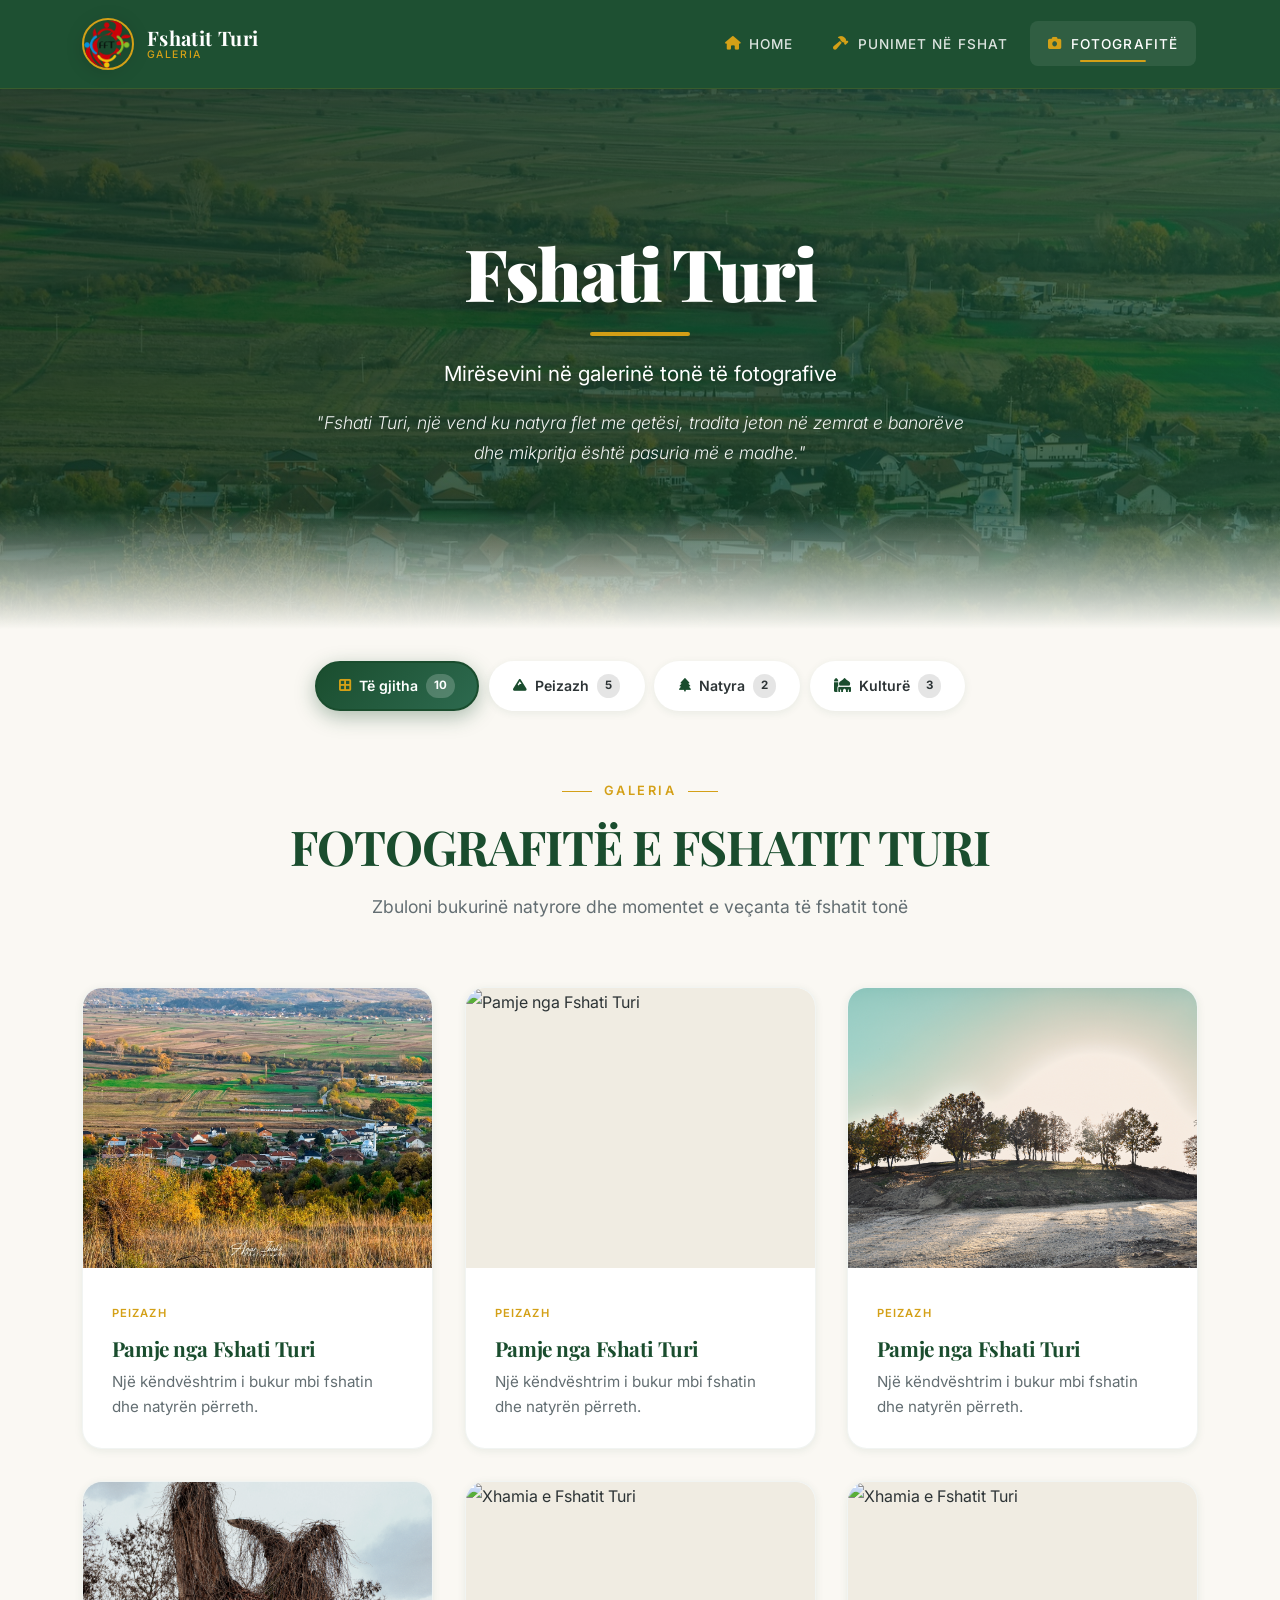
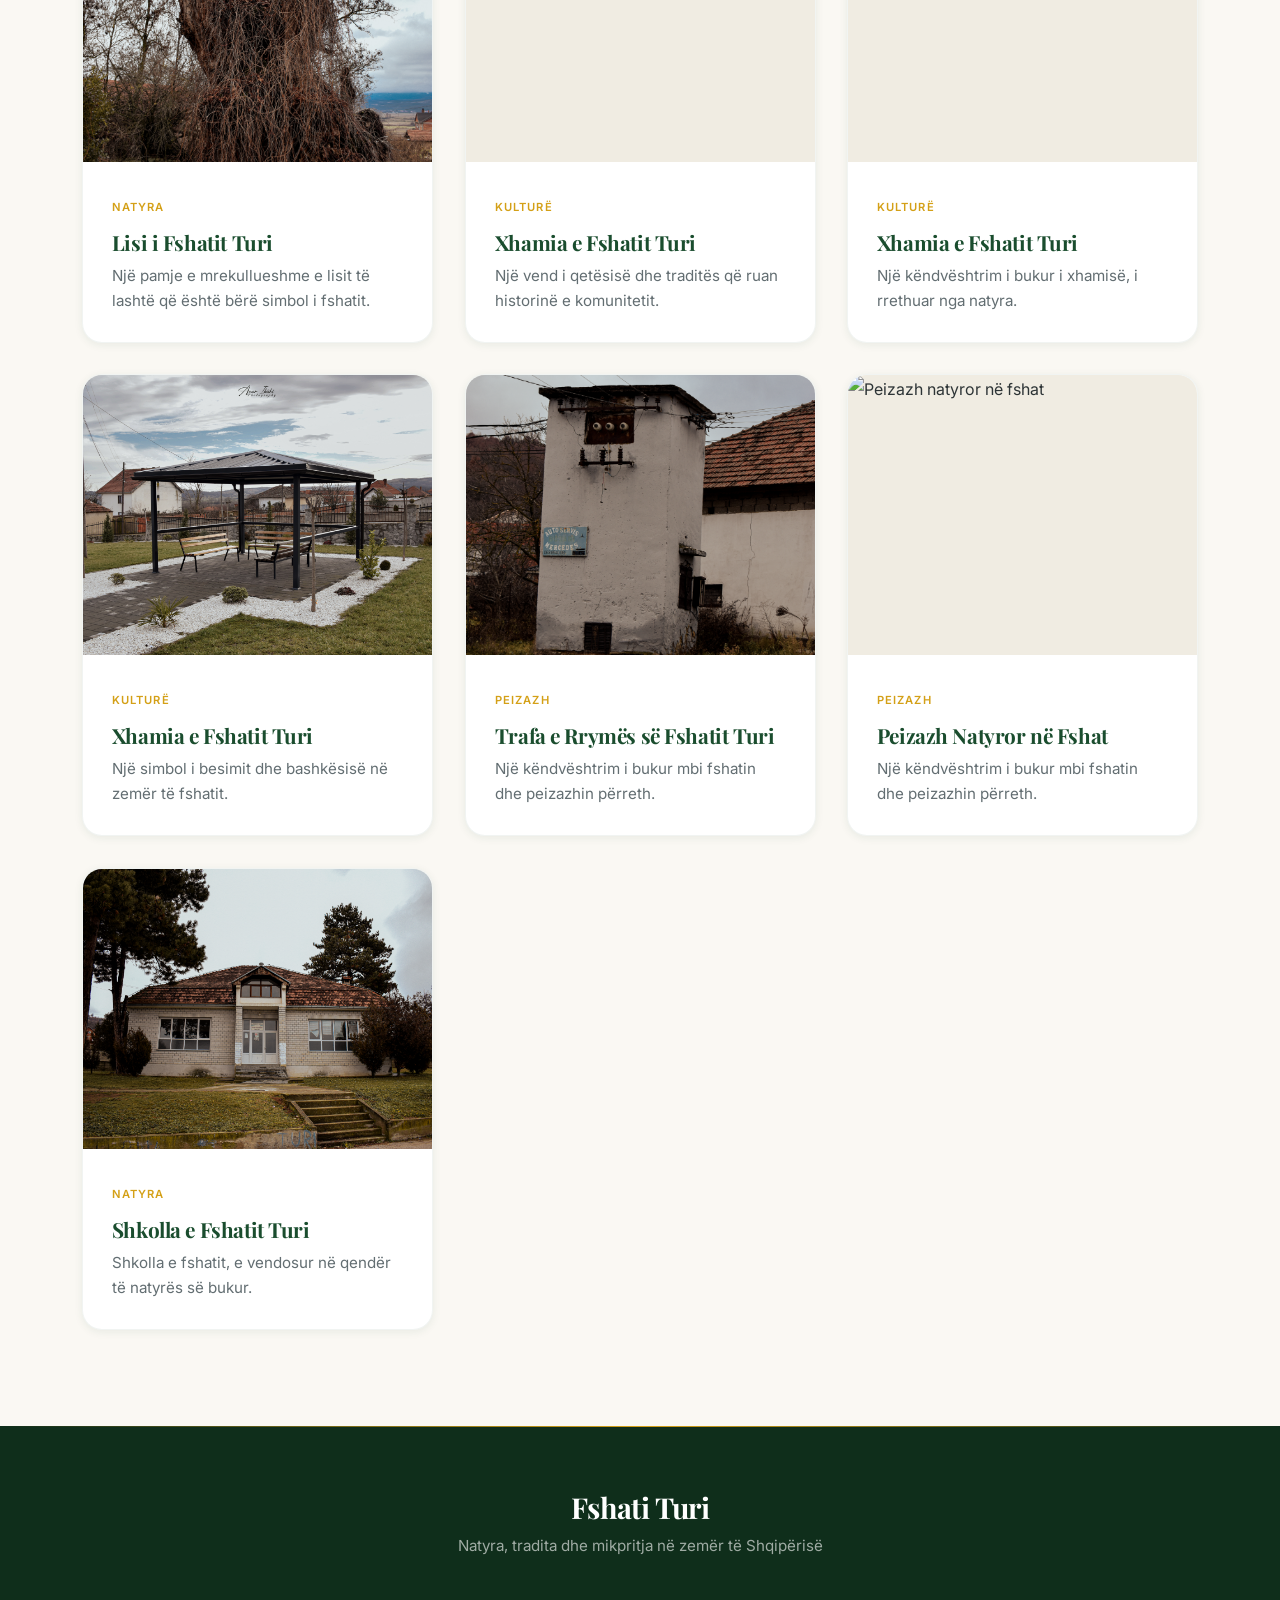
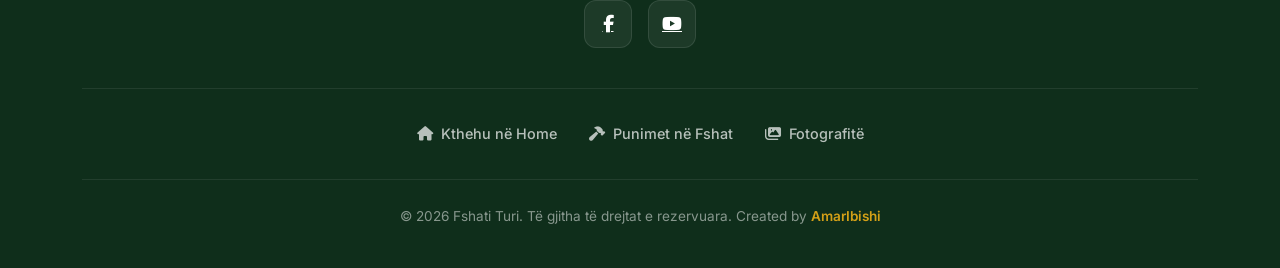
==== fotografit.html @ 2e2e4b03 "Initial clean commit - FshatiTuri" ====
<!DOCTYPE html>
<html lang="sq">
<head>
    <meta charset="UTF-8">
    <meta name="viewport" content="width=device-width, initial-scale=1.0">
    <title>Fotografitë e Fshatit Turi</title>
    <link rel="shortcut icon" href="assets/img/logo/logo.jpeg" type="image/x-icon">
    <link href="https://cdn.jsdelivr.net/npm/bootstrap@5.3.3/dist/css/bootstrap.min.css" rel="stylesheet">
    <link rel="stylesheet" href="https://cdnjs.cloudflare.com/ajax/libs/font-awesome/6.4.0/css/all.min.css">
    <link href="https://fonts.googleapis.com/css2?family=Playfair+Display:wght@400;600;700;900&family=Inter:wght@300;400;500;600;700&display=swap" rel="stylesheet">
    <link rel="stylesheet" href="fotografit.css">
</head>
<body>

    <!-- Navbar -->
    <nav class="navbar navbar-expand-lg navbar-dark sticky-top" id="mainNav">
        <div class="container">
            <a class="navbar-brand" href="index.html">
                <img src="assets/img/logo/images-removebg-preview.png" alt="Logo e Fshatit Turi">
                <div class="brand-text">
                    <span class="brand-title">Fshatit Turi</span>
                    <span class="brand-subtitle">Galeria</span>
                </div>
            </a>
            <button class="navbar-toggler" type="button" data-bs-toggle="collapse" data-bs-target="#navbarContent" aria-controls="navbarContent" aria-expanded="false" aria-label="Toggle navigation">
                <span class="navbar-toggler-icon"></span>
            </button>
            <div class="collapse navbar-collapse" id="navbarContent">
                <ul class="navbar-nav ms-auto mb-2 mb-lg-0">
                    <li class="nav-item"><a class="nav-link" href="index.html"><i class="fas fa-home"></i> Home</a></li>
                    <li class="nav-item"><a class="nav-link" href="punimet.html"><i class="fas fa-hammer"></i> Punimet në Fshat</a></li>
                    <li class="nav-item"><a class="nav-link active" href="fotografit.html"><i class="fas fa-camera"></i> Fotografitë</a></li>
                </ul>
            </div>
        </div>
    </nav>

    <!-- Hero Section -->
    <section id="home">
        <h1>Fshati Turi</h1>
        <p>Mirësevini në galerinë tonë të fotografive</p>
        <p>"Fshati Turi, një vend ku natyra flet me qetësi, tradita jeton në zemrat e banorëve dhe mikpritja është pasuria më e madhe."</p>
    </section>

    <!-- Filter Section -->
    <section class="filter-section">
        <div class="filter-bar" id="filterBar">
            <button type="button" class="filter-btn active" data-filter="all">
                <i class="fas fa-border-all"></i> Të gjitha
                <span class="filter-count" data-count="all">0</span>
            </button>
            <button type="button" class="filter-btn" data-filter="peizazh">
                <i class="fas fa-mountain"></i> Peizazh
                <span class="filter-count" data-count="peizazh">0</span>
            </button>
            <button type="button" class="filter-btn" data-filter="natyra">
                <i class="fas fa-tree"></i> Natyra
                <span class="filter-count" data-count="natyra">0</span>
            </button>
            <button type="button" class="filter-btn" data-filter="kulture">
                <i class="fas fa-mosque"></i> Kulturë
                <span class="filter-count" data-count="kulture">0</span>
            </button>
        </div>
    </section>

    <!-- Galeria e Fotografive -->
    <section class="gallery-section">
        <div class="container">
            <div class="section-header reveal">
                <span class="section-label">Galeria</span>
                <h2 class="section-title">FOTOGRAFITË E FSHATIT TURI</h2>
                <p class="section-subtitle">Zbuloni bukurinë natyrore dhe momentet e veçanta të fshatit tonë</p>
            </div>

            <div class="gallery-grid" id="galleryGrid">

                <!-- 1 -->
                <div class="gallery-card" data-category="peizazh"
                     data-title="Pamje nga Fshati Turi"
                     data-description="Një pamje e mrekullueshme e fshatit Turi, ku natyra dhe qetësia ndërthuren në harmoni perfekte.">
                    <div class="gallery-card-image">
                        <img src="assets/img/fotot card/turija.jpg" alt="Pamje nga Fshati Turi" loading="lazy">
                        <div class="gallery-card-overlay">
                            <span class="gallery-card-tag-overlay">Peizazh</span>
                            <div class="gallery-card-zoom"><i class="fas fa-expand"></i></div>
                        </div>
                    </div>
                    <div class="gallery-card-body">
                        <span class="gallery-card-tag">Peizazh</span>
                        <h4>Pamje nga Fshati Turi</h4>
                        <p>Një këndvështrim i bukur mbi fshatin dhe natyrën përreth.</p>
                    </div>
                </div>

                 <div class="gallery-card" data-category="peizazh"
                     data-title="Pamje nga Fshati Turi"
                     data-description="Një pamje e mrekullueshme e fshatit Turi, ku natyra dhe qetësia ndërthuren në harmoni perfekte.">
                    <div class="gallery-card-image">
                        <img src="assets/img/fotot card/DSC_0081.jpg" alt="Pamje nga Fshati Turi" loading="lazy">
                        <div class="gallery-card-overlay">
                            <span class="gallery-card-tag-overlay">Peizazh</span>
                            <div class="gallery-card-zoom"><i class="fas fa-expand"></i></div>
                        </div>
                    </div>
                    <div class="gallery-card-body">
                        <span class="gallery-card-tag">Peizazh</span>
                        <h4>Pamje nga Fshati Turi</h4>
                        <p>Një këndvështrim i bukur mbi fshatin dhe natyrën përreth.</p>
                    </div>
                </div>

                <!-- 2 -->
                <div class="gallery-card" data-category="peizazh"
                     data-title="Pamje nga Fshati Turi"
                     data-description="Një pamje e mrekullueshme e fshatit Turi, ku natyra dhe qetësia ndërthuren në harmoni perfekte.">
                    <div class="gallery-card-image">
                        <img src="assets/img/fotot card/11.jpg" alt="Pamje nga Fshati Turi" loading="lazy">
                        <div class="gallery-card-overlay">
                            <span class="gallery-card-tag-overlay">Peizazh</span>
                            <div class="gallery-card-zoom"><i class="fas fa-expand"></i></div>
                        </div>
                    </div>
                    <div class="gallery-card-body">
                        <span class="gallery-card-tag">Peizazh</span>
                        <h4>Pamje nga Fshati Turi</h4>
                        <p>Një këndvështrim i bukur mbi fshatin dhe natyrën përreth.</p>
                    </div>
                </div>

                <!-- 3 -->
                <div class="gallery-card" data-category="natyra"
                     data-title="Lisi i Fshatit Turi"
                     data-description="Ky lis, i vjetër dhe i mbështjellë nga koha, duket si një kujdestar i heshtur i natyrës që ka dëshmuar dekada të tëra të historisë së fshatit.">
                    <div class="gallery-card-image">
                        <img src="assets/img/fotot card/DSC_0068.jpg" alt="Lisi i Fshatit Turi" loading="lazy">
                        <div class="gallery-card-overlay">
                            <span class="gallery-card-tag-overlay">Natyra</span>
                            <div class="gallery-card-zoom"><i class="fas fa-expand"></i></div>
                        </div>
                    </div>
                    <div class="gallery-card-body">
                        <span class="gallery-card-tag">Natyra</span>
                        <h4>Lisi i Fshatit Turi</h4>
                        <p>Një pamje e mrekullueshme e lisit të lashtë që është bërë simbol i fshatit.</p>
                    </div>
                </div>

                <!-- 4 -->
                <div class="gallery-card" data-category="kulture"
                     data-title="Xhamia e Fshatit Turi"
                     data-description="Xhamia e fshatit Turi, një vend i qetësisë dhe traditës që ruan historinë e komunitetit.">
                    <div class="gallery-card-image">
                        <img src="assets/img/fotot card/DSC_0070.jpg" alt="Xhamia e Fshatit Turi" loading="lazy">
                        <div class="gallery-card-overlay">
                            <span class="gallery-card-tag-overlay">Kulturë</span>
                            <div class="gallery-card-zoom"><i class="fas fa-expand"></i></div>
                        </div>
                    </div>
                    <div class="gallery-card-body">
                        <span class="gallery-card-tag">Kulturë</span>
                        <h4>Xhamia e Fshatit Turi</h4>
                        <p>Një vend i qetësisë dhe traditës që ruan historinë e komunitetit.</p>
                    </div>
                </div>

                <!-- 5 -->
                <div class="gallery-card" data-category="kulture"
                     data-title="Xhamia e Fshatit Turi"
                     data-description="Një këndvështrim i bukur i xhamisë së fshatit, e rrethuar nga natyra dhe qetësia.">
                    <div class="gallery-card-image">
                        <img src="assets/img/fotot card/DSC_0051 copy.jpg" alt="Xhamia e Fshatit Turi" loading="lazy">
                        <div class="gallery-card-overlay">
                            <span class="gallery-card-tag-overlay">Kulturë</span>
                            <div class="gallery-card-zoom"><i class="fas fa-expand"></i></div>
                        </div>
                    </div>
                    <div class="gallery-card-body">
                        <span class="gallery-card-tag">Kulturë</span>
                        <h4>Xhamia e Fshatit Turi</h4>
                        <p>Një këndvështrim i bukur i xhamisë, i rrethuar nga natyra.</p>
                    </div>
                </div>

                <!-- 6 -->
                <div class="gallery-card" data-category="kulture"
                     data-title="Xhamia e Fshatit Turi"
                     data-description="Xhamia e fshatit Turi në dritën e ditës, një simbol i besimit dhe bashkësisë.">
                    <div class="gallery-card-image">
                        <img src="assets/img/fotot card/DSC_0007 copy.jpg" alt="Xhamia e Fshatit Turi" loading="lazy">
                        <div class="gallery-card-overlay">
                            <span class="gallery-card-tag-overlay">Kulturë</span>
                            <div class="gallery-card-zoom"><i class="fas fa-expand"></i></div>
                        </div>
                    </div>
                    <div class="gallery-card-body">
                        <span class="gallery-card-tag">Kulturë</span>
                        <h4>Xhamia e Fshatit Turi</h4>
                        <p>Një simbol i besimit dhe bashkësisë në zemër të fshatit.</p>
                    </div>
                </div>

                <!-- 7 -->
                <div class="gallery-card" data-category="peizazh"
                     data-title="Trafa e Rrymës së Fshatit Turi"
                     data-description="Një pamje tjetër e bukur e fshatit Turi, që kap thelbin e jetës fshatare dhe bukurinë e natyrës.">
                    <div class="gallery-card-image">
                        <img src="assets/img/fotot card/DSC_0071.jpg" alt="Trafa e Rrymës së Fshatit Turi" loading="lazy">
                        <div class="gallery-card-overlay">
                            <span class="gallery-card-tag-overlay">Peizazh</span>
                            <div class="gallery-card-zoom"><i class="fas fa-expand"></i></div>
                        </div>
                    </div>
                    <div class="gallery-card-body">
                        <span class="gallery-card-tag">Peizazh</span>
                        <h4>Trafa e Rrymës së Fshatit Turi</h4>
                        <p>Një këndvështrim i bukur mbi fshatin dhe peizazhin përreth.</p>
                    </div>
                </div>

                <!-- 8 -->
                <div class="gallery-card" data-category="peizazh"
                     data-title="Peizazh Natyror në Fshat"
                     data-description="Një pamje tjetër e bukur e fshatit Turi, që kap thelbin e jetës fshatare dhe bukurinë e natyrës.">
                    <div class="gallery-card-image">
                        <img src="assets/img/fotot card/DSC_0068 copy.jpg" alt="Peizazh natyror në fshat" loading="lazy">
                        <div class="gallery-card-overlay">
                            <span class="gallery-card-tag-overlay">Peizazh</span>
                            <div class="gallery-card-zoom"><i class="fas fa-expand"></i></div>
                        </div>
                    </div>
                    <div class="gallery-card-body">
                        <span class="gallery-card-tag">Peizazh</span>
                        <h4>Peizazh Natyror në Fshat</h4>
                        <p>Një këndvështrim i bukur mbi fshatin dhe peizazhin përreth.</p>
                    </div>
                </div>

                <!-- 9 -->
                <div class="gallery-card" data-category="natyra"
                     data-title="Shkolla e Fshatit Turi"
                     data-description="Shkolla e fshatit Turi, e vendosur në qendër të natyrës së bukur, një vend i dijes dhe rritjes.">
                    <div class="gallery-card-image">
                        <img src="assets/img/fotot card/DSC_0073.jpg" alt="Shkolla e Fshatit Turi" loading="lazy">
                        <div class="gallery-card-overlay">
                            <span class="gallery-card-tag-overlay">Natyra</span>
                            <div class="gallery-card-zoom"><i class="fas fa-expand"></i></div>
                        </div>
                    </div>
                    <div class="gallery-card-body">
                        <span class="gallery-card-tag">Natyra</span>
                        <h4>Shkolla e Fshatit Turi</h4>
                        <p>Shkolla e fshatit, e vendosur në qendër të natyrës së bukur.</p>
                    </div>
                </div>

            </div>

            <!-- Empty State -->
            <div class="empty-state" id="emptyState">
                <i class="fas fa-search"></i>
                <p>Nuk u gjet asnjë fotografi në këtë kategori.</p>
            </div>
        </div>
    </section>

    <!-- Lightbox -->
    <div class="lightbox" id="lightbox">
        <div class="lightbox-content">
            <button type="button" class="lightbox-close" id="lightboxClose" aria-label="Mbyll">
                <i class="fas fa-times"></i>
            </button>
            <button type="button" class="lightbox-nav prev" id="lightboxPrev" aria-label="Foto e mëparshme">
                <i class="fas fa-chevron-left"></i>
            </button>
            <button type="button" class="lightbox-nav next" id="lightboxNext" aria-label="Foto tjetër">
                <i class="fas fa-chevron-right"></i>
            </button>
            <div class="lightbox-image-wrapper">
                <img id="lightboxImage" src="" alt="">
            </div>
            <div class="lightbox-info">
                <div class="lightbox-info-text">
                    <span class="lightbox-tag" id="lightboxTag"></span>
                    <h3 id="lightboxTitle"></h3>
                    <p id="lightboxDescription"></p>
                </div>
                <div class="lightbox-counter" id="lightboxCounter"></div>
            </div>
        </div>
    </div>

    <!-- Footer -->
    <footer class="footer">
        <div class="container">
            <div class="footer-brand">
                <h3>Fshati Turi</h3>
                <p>Natyra, tradita dhe mikpritja në zemër të Shqipërisë</p>
            </div>
            <div class="social-links">
                <a href="https://www.facebook.com/fondacionituri" target="_blank" rel="noopener" aria-label="Facebook"><i class="fab fa-facebook-f"></i></a>
                <a href="#" target="_blank" rel="noopener" aria-label="YouTube"><i class="fab fa-youtube"></i></a>
            </div>
            <div class="footer-extra">
                <a href="index.html"><i class="fas fa-home"></i> Kthehu në Home</a>
                <a href="punimet.html"><i class="fas fa-hammer"></i> Punimet në Fshat</a>
                <a href="fotografit.html"><i class="fas fa-images"></i> Fotografitë</a>
            </div>
            <div class="footer-copyright">
                <p>&copy; 2026 Fshati Turi. Të gjitha të drejtat e rezervuara.
                    Created by <a href="https://www.instagram.com/amaribishi__?utm_source=ig_web_button_share_sheet&evlk=ZDNlZDc0MzIxNw==" target="_blank" rel="noopener">AmarIbishi</a>
                </p>
            </div>
        </div>
    </footer>

    <!-- Back to Top -->
    <button type="button" class="back-to-top" id="backToTop" aria-label="Kthehu lart">
        <i class="fas fa-arrow-up"></i>
    </button>

    <script src="https://cdn.jsdelivr.net/npm/bootstrap@5.3.3/dist/js/bootstrap.bundle.min.js"></script>
    <script>
    document.addEventListener("DOMContentLoaded", function () {

        /* ===== NAVBAR SCROLL ===== */
        const navbar = document.getElementById("mainNav");
        if (navbar) {
            const handleScroll = () => navbar.classList.toggle("scrolled", window.scrollY > 50);
            window.addEventListener("scroll", handleScroll, { passive: true });
            handleScroll();
        }

        /* ===== FILTER SYSTEM ===== */
        const filterButtons = document.querySelectorAll(".filter-btn");
        const galleryCards = Array.from(document.querySelectorAll(".gallery-card"));
        const emptyState = document.getElementById("emptyState");
        let visibleCards = [...galleryCards];

        // Numërimi automatik i kartave sipas kategorive
        function updateCounts() {
            const counts = { all: galleryCards.length, peizazh: 0, natyra: 0, kulture: 0 };
            galleryCards.forEach(card => {
                const cat = card.getAttribute("data-category");
                if (counts[cat] !== undefined) counts[cat]++;
            });
            document.querySelectorAll(".filter-count").forEach(el => {
                const key = el.getAttribute("data-count");
                if (key && counts[key] !== undefined) el.textContent = counts[key];
            });
        }
        updateCounts();

        filterButtons.forEach(btn => {
            btn.addEventListener("click", () => {
                const filter = btn.getAttribute("data-filter");

                filterButtons.forEach(b => b.classList.remove("active"));
                btn.classList.add("active");

                visibleCards = [];
                galleryCards.forEach(card => {
                    const category = card.getAttribute("data-category");
                    const match = filter === "all" || category === filter;

                    if (match) {
                        card.classList.remove("hidden");
                        card.style.animation = "none";
                        void card.offsetWidth;
                        card.style.animation = "";
                        visibleCards.push(card);
                    } else {
                        card.classList.add("hidden");
                    }
                });

                emptyState.classList.toggle("visible", visibleCards.length === 0);
            });
        });

        /* ===== LIGHTBOX ===== */
        const lightbox = document.getElementById("lightbox");
        const lightboxImage = document.getElementById("lightboxImage");
        const lightboxTitle = document.getElementById("lightboxTitle");
        const lightboxDescription = document.getElementById("lightboxDescription");
        const lightboxTag = document.getElementById("lightboxTag");
        const lightboxCounter = document.getElementById("lightboxCounter");
        const lightboxClose = document.getElementById("lightboxClose");
        const lightboxPrev = document.getElementById("lightboxPrev");
        const lightboxNext = document.getElementById("lightboxNext");

        let currentIndex = 0;

        function openLightbox(index) {
            if (index < 0 || index >= visibleCards.length) return;
            currentIndex = index;

            const card = visibleCards[index];
            const img = card.querySelector("img");
            const title = card.getAttribute("data-title") || img.alt;
            const description = card.getAttribute("data-description") || "";
            const tag = card.querySelector(".gallery-card-tag")?.textContent.trim() || "";

            lightboxImage.src = img.src;
            lightboxImage.alt = img.alt;
            lightboxTitle.textContent = title;
            lightboxDescription.textContent = description;
            lightboxTag.textContent = tag;
            lightboxCounter.textContent = `${index + 1} / ${visibleCards.length}`;

            lightbox.classList.add("active");
            document.body.style.overflow = "hidden";

            lightboxImage.style.animation = "none";
            void lightboxImage.offsetWidth;
            lightboxImage.style.animation = "";
        }

        function closeLightbox() {
            lightbox.classList.remove("active");
            document.body.style.overflow = "";
        }

        function showNext() {
            if (!visibleCards.length) return;
            openLightbox((currentIndex + 1) % visibleCards.length);
        }
        function showPrev() {
            if (!visibleCards.length) return;
            openLightbox((currentIndex - 1 + visibleCards.length) % visibleCards.length);
        }

        galleryCards.forEach(card => {
            card.addEventListener("click", () => {
                const idx = visibleCards.indexOf(card);
                if (idx !== -1) openLightbox(idx);
            });
        });

        lightboxClose.addEventListener("click", closeLightbox);
        lightboxNext.addEventListener("click", (e) => { e.stopPropagation(); showNext(); });
        lightboxPrev.addEventListener("click", (e) => { e.stopPropagation(); showPrev(); });

        // Klik jashtë përmbajtjes → mbyll
        lightbox.addEventListener("click", (e) => {
            if (e.target === lightbox) closeLightbox();
        });

        document.addEventListener("keydown", (e) => {
            if (!lightbox.classList.contains("active")) return;
            if (e.key === "Escape") closeLightbox();
            if (e.key === "ArrowRight") showNext();
            if (e.key === "ArrowLeft") showPrev();
        });

        /* ===== REVEAL ANIMATIONS ===== */
        const revealElements = document.querySelectorAll(".reveal");
        if ("IntersectionObserver" in window) {
            const revealObserver = new IntersectionObserver((entries) => {
                entries.forEach(entry => {
                    if (entry.isIntersecting) {
                        entry.target.classList.add("active");
                        revealObserver.unobserve(entry.target);
                    }
                });
            }, { threshold: 0.15 });
            revealElements.forEach(el => revealObserver.observe(el));
        } else {
            revealElements.forEach(el => el.classList.add("active"));
        }

        /* ===== BACK TO TOP ===== */
        const backToTop = document.getElementById("backToTop");
        if (backToTop) {
            window.addEventListener("scroll", () => {
                backToTop.classList.toggle("visible", window.scrollY > 500);
            }, { passive: true });

            backToTop.addEventListener("click", () => {
                window.scrollTo({ top: 0, behavior: "smooth" });
            });
        }

        /* ===== SMOOTH SCROLL ===== */
        document.querySelectorAll('a[href^="#"]').forEach(anchor => {
            anchor.addEventListener("click", function (e) {
                const href = this.getAttribute("href");
                if (href && href.length > 1) {
                    const target = document.querySelector(href);
                    if (target) {
                        e.preventDefault();
                        target.scrollIntoView({ behavior: "smooth", block: "start" });
                    }
                }
            });
        });

        /* ===== AUTO-CLOSE MOBILE MENU ===== */
        const navLinks = document.querySelectorAll(".navbar-nav .nav-link");
        const navbarCollapse = document.getElementById("navbarContent");
        if (navbarCollapse) {
            navLinks.forEach((link) => {
                link.addEventListener("click", () => {
                    if (window.innerWidth < 992 && navbarCollapse.classList.contains("show")) {
                        const bsCollapse = bootstrap.Collapse.getInstance(navbarCollapse);
                        if (bsCollapse) bsCollapse.hide();
                    }
                });
            });
        }
    });
    </script>
</body>
</html>
---- fotografit.css ----
/* ===== ROOT & RESET ===== */
:root {
    --primary: #1a4d2e;
    --primary-light: #2d6a4f;
    --primary-dark: #0f2e1b;
    --accent: #d4a017;
    --accent-light: #e8b21c;
    --cream: #faf8f3;
    --cream-dark: #f0ece2;
    --text: #2d3436;
    --text-light: #636e72;
    --white: #ffffff;
    --shadow-sm: 0 2px 8px rgba(26, 77, 46, 0.08);
    --shadow-md: 0 8px 24px rgba(26, 77, 46, 0.12);
    --shadow-lg: 0 16px 48px rgba(26, 77, 46, 0.16);
    --transition: all 0.4s cubic-bezier(0.25, 0.46, 0.45, 0.94);
}

* { margin: 0; padding: 0; box-sizing: border-box; }

body {
    font-family: 'Inter', -apple-system, BlinkMacSystemFont, sans-serif;
    color: var(--text);
    line-height: 1.8;
    background-color: var(--cream);
    overflow-x: hidden;
}

h1, h2, h3, h4, h5 {
    font-family: 'Playfair Display', Georgia, serif;
    font-weight: 700;
    letter-spacing: -0.02em;
}

/* ===== NAVBAR ===== */
.navbar {
    background: rgba(26, 77, 46, 0.98) !important;
    backdrop-filter: blur(20px);
    -webkit-backdrop-filter: blur(20px);
    box-shadow: 0 4px 30px rgba(0, 0, 0, 0.1);
    padding: 0.8rem 0;
    transition: var(--transition);
    border-bottom: 1px solid rgba(212, 160, 23, 0.15);
}

.navbar.scrolled {
    padding: 0.5rem 0;
    background: rgba(15, 46, 27, 0.98) !important;
}

.navbar-brand {
    display: flex;
    align-items: center;
    gap: 0.8rem;
    text-decoration: none;
}

.navbar-brand img {
    height: 52px;
    width: 52px;
    object-fit: cover;
    border-radius: 50%;
    border: 2px solid var(--accent);
    transition: var(--transition);
    filter: drop-shadow(0 2px 8px rgba(0,0,0,0.2));
}

.navbar-brand:hover img {
    transform: scale(1.08) rotate(5deg);
}

.brand-text {
    display: flex;
    flex-direction: column;
    line-height: 1.1;
}

.brand-text .brand-title {
    font-family: 'Playfair Display', serif;
    font-size: 1.25rem;
    font-weight: 700;
    color: var(--white);
    letter-spacing: 0.02em;
}

.brand-text .brand-subtitle {
    font-family: 'Inter', sans-serif;
    font-size: 0.65rem;
    font-weight: 500;
    color: var(--accent);
    letter-spacing: 0.15em;
    text-transform: uppercase;
}

.nav-link {
    color: rgba(255, 255, 255, 0.85) !important;
    font-weight: 500;
    font-size: 0.85rem;
    letter-spacing: 0.08em;
    text-transform: uppercase;
    padding: 0.65rem 1.1rem !important;
    margin: 0 0.15rem;
    border-radius: 8px;
    position: relative;
    transition: var(--transition);
    display: inline-flex;
    align-items: center;
    gap: 0.5rem;
}

.nav-link i {
    font-size: 0.85rem;
    color: var(--accent);
    transition: var(--transition);
}

.nav-link::after {
    content: '';
    position: absolute;
    bottom: 4px;
    left: 50%;
    width: 0;
    height: 2px;
    background: var(--accent);
    transition: var(--transition);
    transform: translateX(-50%);
    border-radius: 2px;
}

.nav-link:hover::after,
.nav-link.active::after { width: 40%; }

.nav-link:hover,
.nav-link.active {
    color: var(--white) !important;
    background: rgba(255, 255, 255, 0.08);
}

.nav-link:hover i { transform: scale(1.2) rotate(-5deg); }

.navbar-toggler {
    border: 2px solid rgba(255,255,255,0.3);
    padding: 0.5rem 0.75rem;
    border-radius: 10px;
}

.navbar-toggler:focus { box-shadow: 0 0 0 3px rgba(212, 160, 23, 0.4); }

/* ===== HERO SECTION ===== */
#home {
    position: relative;
    height: 60vh;
    min-height: 450px;
    display: flex;
    flex-direction: column;
    justify-content: center;
    align-items: center;
    text-align: center;
    color: var(--white);
    padding: 0 5%;
    overflow: hidden;
    background: linear-gradient(135deg, rgba(15, 46, 27, 0.85), rgba(26, 77, 46, 0.75)),
                url('assets/img/fotot card/turija.jpg');
    background-size: cover;
    background-position: center;
    background-attachment: fixed;
}

#home::before {
    content: '';
    position: absolute;
    bottom: 0;
    left: 0;
    right: 0;
    height: 120px;
    background: linear-gradient(to top, var(--cream), transparent);
    z-index: 1;
}

#home > * { position: relative; z-index: 2; }

#home h1 {
    font-size: clamp(2.5rem, 6vw, 4.5rem);
    font-weight: 900;
    margin-bottom: 1.2rem;
    text-shadow: 0 4px 30px rgba(0, 0, 0, 0.4);
    letter-spacing: -0.03em;
    line-height: 1.1;
    animation: fadeInUp 1s ease-out;
}

#home h1::after {
    content: '';
    display: block;
    width: 100px;
    height: 4px;
    background: var(--accent);
    margin: 1.2rem auto 0;
    border-radius: 2px;
}

#home p {
    font-size: clamp(1rem, 2vw, 1.3rem);
    max-width: 750px;
    margin-bottom: 1rem;
    text-shadow: 0 2px 10px rgba(0, 0, 0, 0.3);
    animation: fadeInUp 1s ease-out 0.2s both;
}

#home p:last-child {
    font-style: italic;
    font-weight: 300;
    font-size: clamp(0.95rem, 1.6vw, 1.1rem);
    color: rgba(255, 255, 255, 0.92);
    max-width: 650px;
    line-height: 1.7;
    animation: fadeInUp 1s ease-out 0.4s both;
}

@keyframes fadeInUp {
    from { opacity: 0; transform: translateY(30px); }
    to { opacity: 1; transform: translateY(0); }
}

/* ===== SECTION COMMON ===== */
section { position: relative; padding: 6rem 0; }

.section-header { text-align: center; margin-bottom: 4rem; }

.section-label {
    display: inline-block;
    font-family: 'Inter', sans-serif;
    font-size: 0.8rem;
    font-weight: 600;
    letter-spacing: 0.2em;
    text-transform: uppercase;
    color: var(--accent);
    margin-bottom: 1rem;
    position: relative;
}

.section-label::before,
.section-label::after {
    content: '';
    display: inline-block;
    width: 30px;
    height: 1px;
    background: var(--accent);
    vertical-align: middle;
    margin: 0 12px;
}

.section-title {
    font-size: clamp(2rem, 4vw, 3rem);
    color: var(--primary);
    font-weight: 700;
    margin-bottom: 1rem;
    line-height: 1.2;
}

.section-subtitle {
    font-size: 1.1rem;
    color: var(--text-light);
    max-width: 650px;
    margin: 0 auto;
    font-weight: 400;
}

/* ===== FILTER SECTION ===== */
.filter-section {
    padding: 2rem 0 1rem;
    background: var(--cream);
    position: sticky;
    top: 76px;
    z-index: 50;
    backdrop-filter: blur(10px);
}

.filter-bar {
    display: flex;
    justify-content: center;
    flex-wrap: wrap;
    gap: 0.6rem;
    max-width: 900px;
    margin: 0 auto;
    padding: 0 1rem;
}

.filter-btn {
    background: var(--white);
    border: 2px solid transparent;
    color: var(--text);
    font-family: 'Inter', sans-serif;
    font-size: 0.88rem;
    font-weight: 600;
    padding: 0.65rem 1.4rem;
    border-radius: 50px;
    cursor: pointer;
    transition: var(--transition);
    display: inline-flex;
    align-items: center;
    gap: 0.5rem;
    box-shadow: var(--shadow-sm);
}

.filter-btn i {
    font-size: 0.85rem;
    color: var(--primary);
    transition: var(--transition);
}

.filter-btn:hover {
    border-color: var(--primary);
    transform: translateY(-2px);
    box-shadow: var(--shadow-md);
}

.filter-btn.active {
    background: linear-gradient(135deg, var(--primary), var(--primary-light));
    color: var(--white);
    border-color: var(--primary);
    box-shadow: 0 6px 20px rgba(26, 77, 46, 0.35);
}

.filter-btn.active i { color: var(--accent); }

.filter-count {
    background: rgba(0, 0, 0, 0.1);
    font-size: 0.72rem;
    padding: 0.1rem 0.5rem;
    border-radius: 20px;
    font-weight: 700;
    min-width: 22px;
    text-align: center;
}

.filter-btn.active .filter-count {
    background: rgba(255, 255, 255, 0.2);
    color: var(--white);
}

/* ===== GALLERY SECTION ===== */
.gallery-section { background: var(--cream); padding-top: 3rem; }

.gallery-grid {
    display: grid;
    grid-template-columns: repeat(auto-fill, minmax(320px, 1fr));
    gap: 2rem;
    max-width: 1200px;
    margin: 0 auto;
}

.gallery-card {
    background: var(--white);
    border-radius: 20px;
    overflow: hidden;
    box-shadow: var(--shadow-sm);
    transition: var(--transition);
    cursor: pointer;
    border: 1px solid rgba(26, 77, 46, 0.06);
    position: relative;
    animation: cardIn 0.5s ease-out both;
}

.gallery-card.hidden { display: none; }

@keyframes cardIn {
    from { opacity: 0; transform: scale(0.95) translateY(20px); }
    to { opacity: 1; transform: scale(1) translateY(0); }
}

.gallery-card:hover {
    transform: translateY(-10px);
    box-shadow: var(--shadow-lg);
}

.gallery-card-image {
    position: relative;
    height: 280px;
    overflow: hidden;
    background: var(--cream-dark);
}

.gallery-card-image img {
    width: 100%;
    height: 100%;
    object-fit: cover;
    transition: transform 0.7s cubic-bezier(0.25, 0.46, 0.45, 0.94);
    display: block;
}

.gallery-card:hover .gallery-card-image img { transform: scale(1.12); }

.gallery-card-overlay {
    position: absolute;
    inset: 0;
    background: linear-gradient(to top, rgba(15, 46, 27, 0.85), transparent 65%);
    opacity: 0;
    transition: var(--transition);
    display: flex;
    align-items: flex-end;
    justify-content: space-between;
    padding: 1.5rem;
}

.gallery-card:hover .gallery-card-overlay { opacity: 1; }

.gallery-card-tag-overlay {
    background: var(--accent);
    color: var(--primary-dark);
    font-size: 0.7rem;
    font-weight: 700;
    letter-spacing: 0.08em;
    text-transform: uppercase;
    padding: 0.4rem 0.9rem;
    border-radius: 20px;
    transform: translateY(10px);
    transition: var(--transition);
    opacity: 0;
}

.gallery-card:hover .gallery-card-tag-overlay {
    transform: translateY(0);
    opacity: 1;
}

.gallery-card-zoom {
    width: 44px;
    height: 44px;
    border-radius: 50%;
    background: rgba(255, 255, 255, 0.95);
    color: var(--primary);
    display: flex;
    align-items: center;
    justify-content: center;
    font-size: 1rem;
    transform: translateY(10px) scale(0.8);
    transition: var(--transition);
    box-shadow: var(--shadow-md);
}

.gallery-card:hover .gallery-card-zoom { transform: translateY(0) scale(1); }

.gallery-card-body { padding: 1.8rem; }

.gallery-card-tag {
    display: inline-block;
    font-size: 0.7rem;
    font-weight: 600;
    letter-spacing: 0.1em;
    text-transform: uppercase;
    color: var(--accent);
    margin-bottom: 0.8rem;
}

.gallery-card-body h4 {
    font-size: 1.3rem;
    color: var(--primary);
    margin-bottom: 0.6rem;
    font-weight: 700;
}

.gallery-card-body p {
    color: var(--text-light);
    font-size: 0.95rem;
    margin: 0;
    line-height: 1.6;
}

/* ===== EMPTY STATE ===== */
.empty-state {
    display: none;
    text-align: center;
    padding: 4rem 1rem;
    color: var(--text-light);
}

.empty-state.visible { display: block; }

.empty-state i {
    font-size: 3rem;
    color: var(--cream-dark);
    margin-bottom: 1rem;
}

.empty-state p { font-size: 1.1rem; }

/* ===== LIGHTBOX ===== */
.lightbox {
    position: fixed;
    inset: 0;
    background: rgba(10, 25, 15, 0.96);
    backdrop-filter: blur(8px);
    -webkit-backdrop-filter: blur(8px);
    z-index: 9999;
    display: none;
    align-items: center;
    justify-content: center;
    padding: 2rem;
    opacity: 0;
    transition: opacity 0.3s ease;
}

.lightbox.active {
    display: flex;
    opacity: 1;
}

.lightbox-content {
    position: relative;
    max-width: 1100px;
    width: 100%;
    max-height: 90vh;
    background: var(--primary-dark);
    border-radius: 16px;
    overflow: hidden;
    box-shadow: 0 30px 80px rgba(0, 0, 0, 0.6);
    transform: scale(0.95);
    transition: transform 0.4s cubic-bezier(0.25, 0.46, 0.45, 0.94);
    display: flex;
    flex-direction: column;
}

.lightbox.active .lightbox-content { transform: scale(1); }

.lightbox-image-wrapper {
    position: relative;
    background: #000;
    display: flex;
    align-items: center;
    justify-content: center;
    min-height: 300px;
    max-height: 70vh;
    overflow: hidden;
}

.lightbox-image-wrapper img {
    max-width: 100%;
    max-height: 70vh;
    object-fit: contain;
    display: block;
    animation: imageIn 0.4s ease-out;
}

@keyframes imageIn {
    from { opacity: 0; transform: scale(0.98); }
    to { opacity: 1; transform: scale(1); }
}

.lightbox-info {
    padding: 1.5rem 2rem;
    background: var(--primary);
    color: var(--white);
    display: flex;
    justify-content: space-between;
    align-items: center;
    flex-wrap: wrap;
    gap: 1rem;
}

.lightbox-info-text h3 {
    font-size: 1.3rem;
    margin-bottom: 0.3rem;
    color: var(--white);
}

.lightbox-info-text p {
    font-size: 0.9rem;
    color: rgba(255, 255, 255, 0.8);
    margin: 0;
}

.lightbox-tag {
    display: inline-block;
    font-size: 0.7rem;
    font-weight: 700;
    letter-spacing: 0.1em;
    text-transform: uppercase;
    color: var(--accent);
    margin-bottom: 0.5rem;
}

.lightbox-counter {
    font-size: 0.85rem;
    color: var(--accent);
    font-weight: 600;
    letter-spacing: 0.05em;
    white-space: nowrap;
}

.lightbox-close,
.lightbox-nav {
    position: absolute;
    background: rgba(255, 255, 255, 0.12);
    border: 1px solid rgba(255, 255, 255, 0.2);
    color: var(--white);
    width: 48px;
    height: 48px;
    border-radius: 50%;
    display: flex;
    align-items: center;
    justify-content: center;
    cursor: pointer;
    transition: var(--transition);
    z-index: 10;
    backdrop-filter: blur(10px);
}

.lightbox-close:hover,
.lightbox-nav:hover {
    background: var(--accent);
    color: var(--primary-dark);
    border-color: var(--accent);
    transform: scale(1.1);
}

.lightbox-close {
    top: 1rem;
    right: 1rem;
    font-size: 1.1rem;
}

.lightbox-nav {
    top: 50%;
    transform: translateY(-50%);
    font-size: 1.1rem;
}

.lightbox-nav.prev { left: 1rem; }
.lightbox-nav.next { right: 1rem; }

.lightbox-nav:hover { transform: translateY(-50%) scale(1.1); }

/* ===== FOOTER ===== */
.footer {
    background: var(--primary-dark);
    color: var(--white);
    padding: 4rem 0 1.5rem;
    position: relative;
    overflow: hidden;
}

.footer::before {
    content: '';
    position: absolute;
    top: 0;
    left: 0;
    right: 0;
    height: 1px;
    background: linear-gradient(90deg, transparent, var(--accent), transparent);
}

.footer-brand { text-align: center; margin-bottom: 2.5rem; }

.footer-brand h3 {
    font-size: 1.8rem;
    color: var(--white);
    margin-bottom: 0.5rem;
}

.footer-brand p {
    color: rgba(255, 255, 255, 0.6);
    font-size: 0.95rem;
}

.social-links {
    display: flex;
    justify-content: center;
    gap: 1rem;
    margin-bottom: 2.5rem;
}

.social-links a {
    width: 48px;
    height: 48px;
    border-radius: 12px;
    background: rgba(255, 255, 255, 0.06);
    border: 1px solid rgba(255, 255, 255, 0.1);
    display: flex;
    align-items: center;
    justify-content: center;
    color: var(--white);
    font-size: 1.1rem;
    transition: var(--transition);
}

.social-links a:hover {
    background: var(--accent);
    color: var(--primary-dark);
    transform: translateY(-4px) scale(1.05);
    box-shadow: 0 8px 20px rgba(212, 160, 23, 0.4);
}

.footer-extra {
    display: flex;
    justify-content: center;
    flex-wrap: wrap;
    gap: 0.5rem 2rem;
    padding-top: 2rem;
    border-top: 1px solid rgba(255, 255, 255, 0.08);
}

.footer-extra a {
    color: rgba(255, 255, 255, 0.7);
    text-decoration: none;
    font-size: 0.9rem;
    font-weight: 500;
    transition: var(--transition);
    display: inline-flex;
    align-items: center;
    gap: 0.5rem;
}

.footer-extra a:hover { color: var(--accent); }

.footer-copyright {
    text-align: center;
    margin-top: 2rem;
    padding-top: 1.5rem;
    border-top: 1px solid rgba(255, 255, 255, 0.08);
    color: rgba(255, 255, 255, 0.5);
    font-size: 0.85rem;
}

.footer-copyright a {
    color: var(--accent);
    text-decoration: none;
    font-weight: 600;
    transition: var(--transition);
}

.footer-copyright a:hover {
    color: var(--accent-light);
    text-decoration: underline;
}

/* ===== BACK TO TOP ===== */
.back-to-top {
    position: fixed;
    bottom: 2rem;
    right: 2rem;
    width: 50px;
    height: 50px;
    border-radius: 50%;
    background: linear-gradient(135deg, var(--primary), var(--primary-light));
    color: var(--white);
    border: none;
    display: flex;
    align-items: center;
    justify-content: center;
    font-size: 1.1rem;
    cursor: pointer;
    opacity: 0;
    visibility: hidden;
    transform: translateY(20px);
    transition: var(--transition);
    box-shadow: var(--shadow-md);
    z-index: 1000;
}

.back-to-top.visible {
    opacity: 1;
    visibility: visible;
    transform: translateY(0);
}

.back-to-top:hover {
    background: var(--accent);
    color: var(--primary-dark);
    transform: translateY(-4px);
}

/* ===== SCROLL ANIMATIONS ===== */
.reveal {
    opacity: 0;
    transform: translateY(40px);
    transition: opacity 0.8s ease, transform 0.8s ease;
}

.reveal.active {
    opacity: 1;
    transform: translateY(0);
}

/* ===== RESPONSIVE ===== */
@media (max-width: 992px) {
    .gallery-grid {
        grid-template-columns: repeat(auto-fill, minmax(280px, 1fr));
        gap: 1.5rem;
    }

    .filter-section { top: 68px; }

    .brand-text .brand-title { font-size: 1.1rem; }
}

@media (max-width: 991px) {
    .navbar-collapse {
        background: rgba(15, 46, 27, 0.98);
        margin-top: 1rem;
        padding: 1rem;
        border-radius: 12px;
        border: 1px solid rgba(212, 160, 23, 0.2);
    }

    .nav-link {
        padding: 0.8rem 1rem !important;
        width: 100%;
    }
}

@media (max-width: 768px) {
    section { padding: 4rem 0; }

    .navbar-brand img { height: 46px; width: 46px; }

    #home {
        background-attachment: scroll;
        height: 55vh;
    }

    .filter-section {
        position: relative;
        top: 0;
        padding: 2rem 0 1rem;
    }

    .filter-btn {
        font-size: 0.8rem;
        padding: 0.55rem 1.1rem;
    }

    .gallery-card-image { height: 240px; }

    .lightbox { padding: 1rem; }
    .lightbox-info { padding: 1.2rem 1.5rem; }
    .lightbox-nav { width: 42px; height: 42px; }
}

@media (max-width: 576px) {
    section { padding: 3rem 0; }

    .section-header { margin-bottom: 2.5rem; }

    .gallery-grid { grid-template-columns: 1fr; }

    .filter-bar { gap: 0.5rem; }

    .filter-btn {
        font-size: 0.75rem;
        padding: 0.5rem 0.9rem;
    }

    .filter-btn i { font-size: 0.75rem; }

    .footer-extra {
        flex-direction: column;
        align-items: center;
        gap: 1rem;
    }

    .lightbox-info {
        flex-direction: column;
        align-items: flex-start;
        gap: 0.5rem;
    }

    .lightbox-close {
        width: 40px;
        height: 40px;
        top: 0.5rem;
        right: 0.5rem;
    }

    .lightbox-nav {
        width: 38px;
        height: 38px;
    }

    .lightbox-nav.prev { left: 0.5rem; }
    .lightbox-nav.next { right: 0.5rem; }

    .back-to-top {
        bottom: 1.5rem;
        right: 1.5rem;
        width: 44px;
        height: 44px;
    }

    .brand-text .brand-subtitle { display: none; }
}
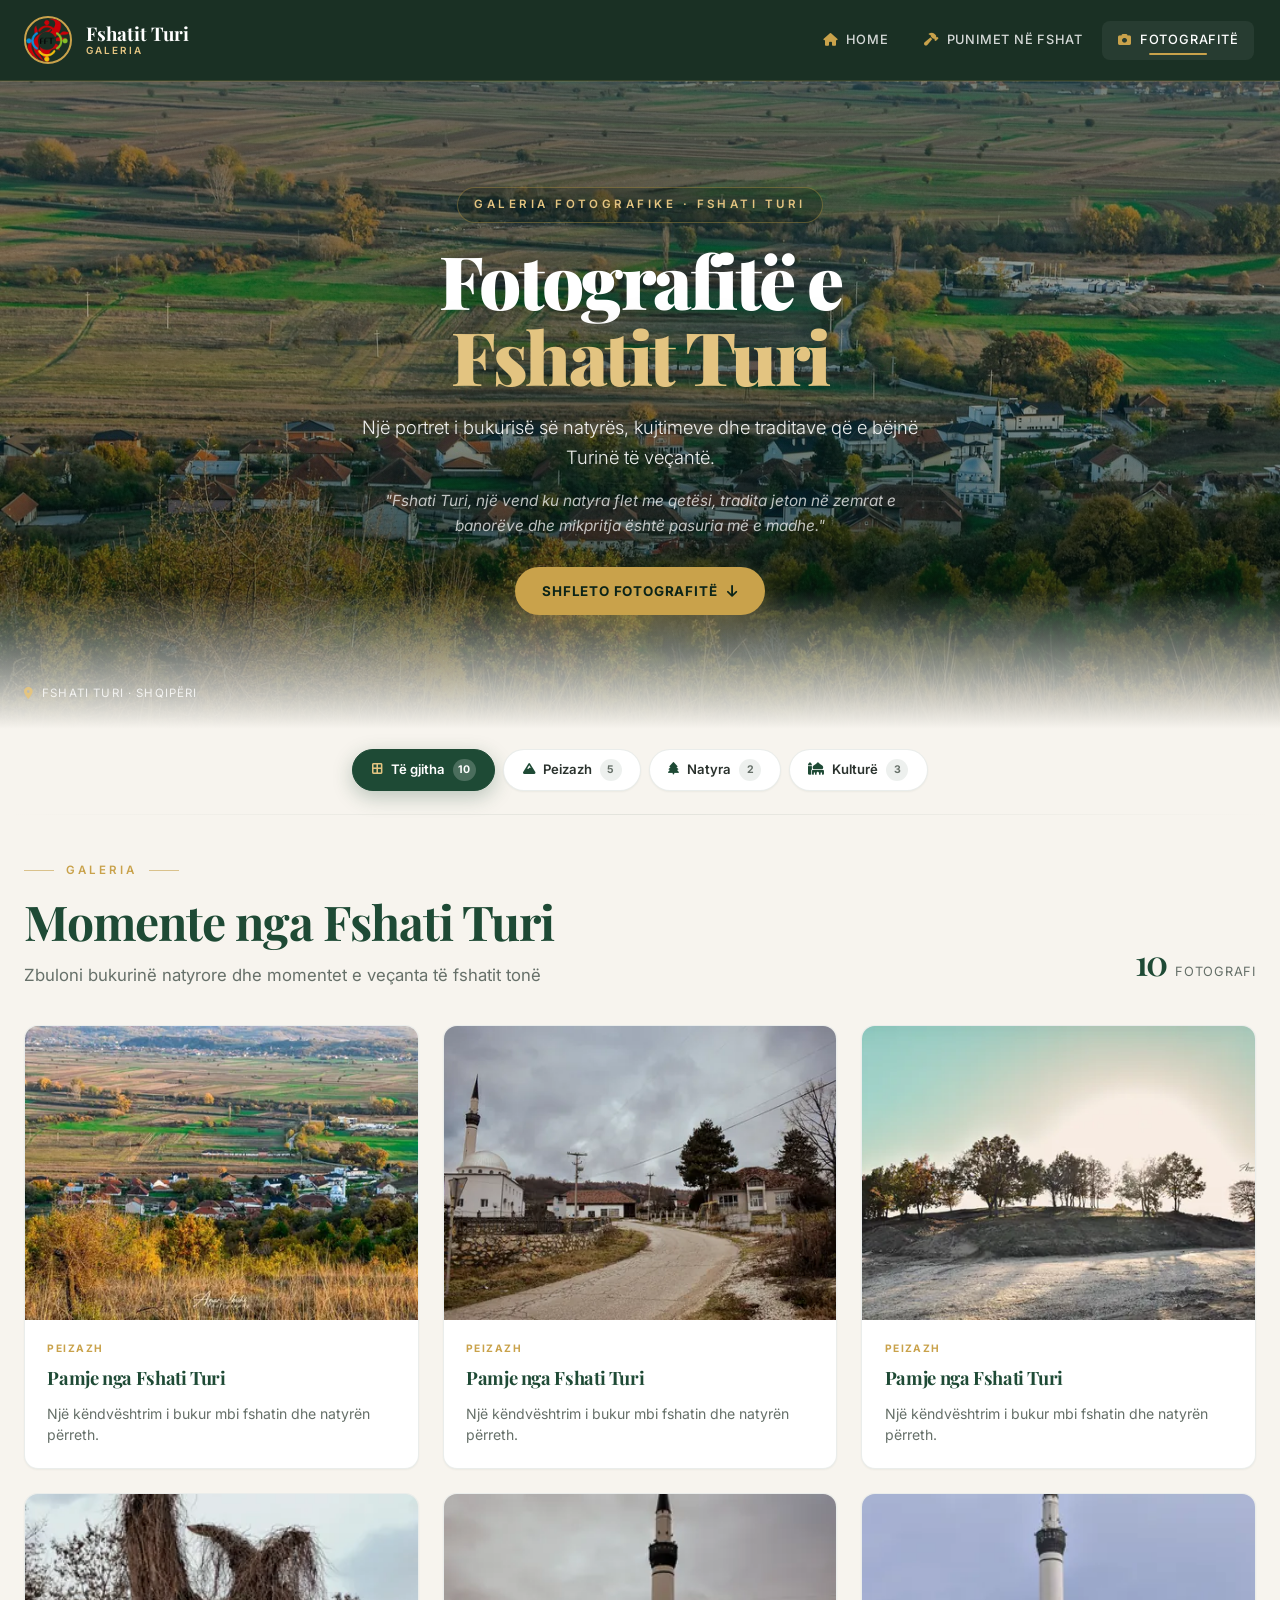
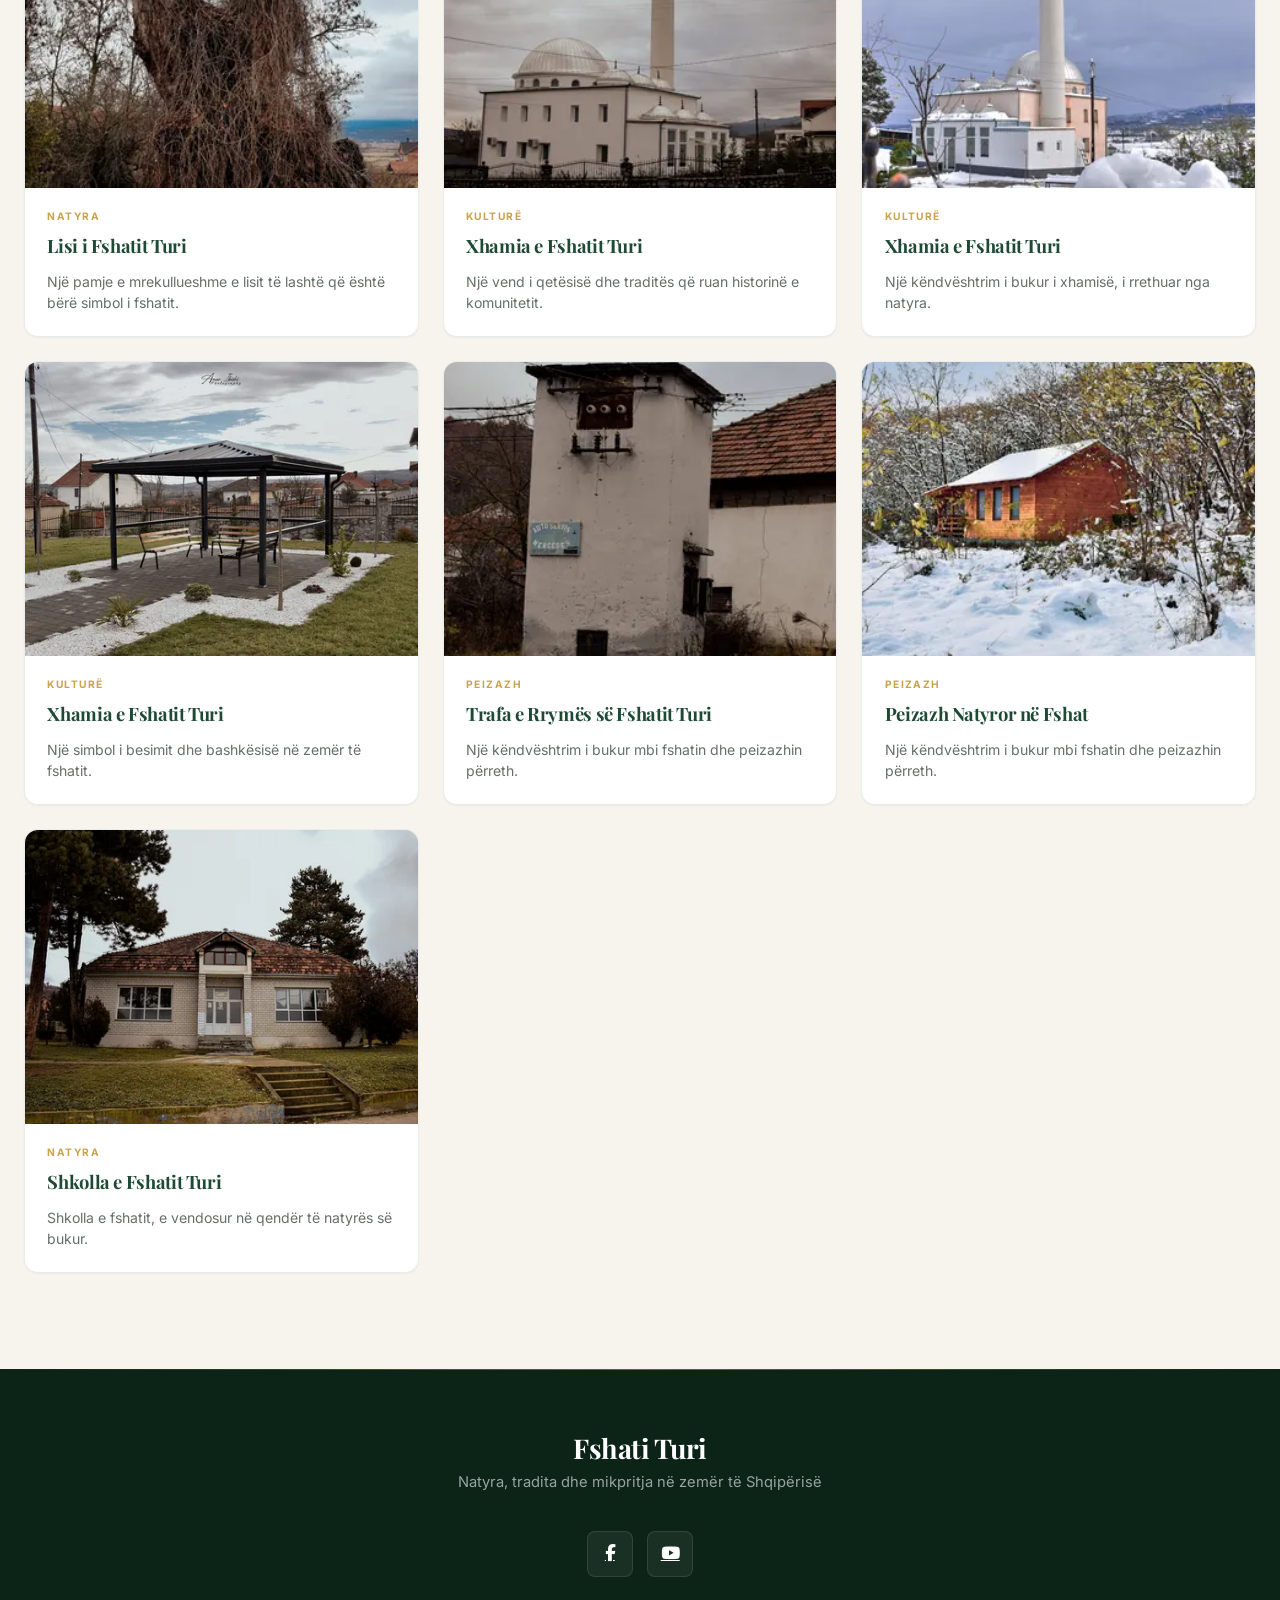
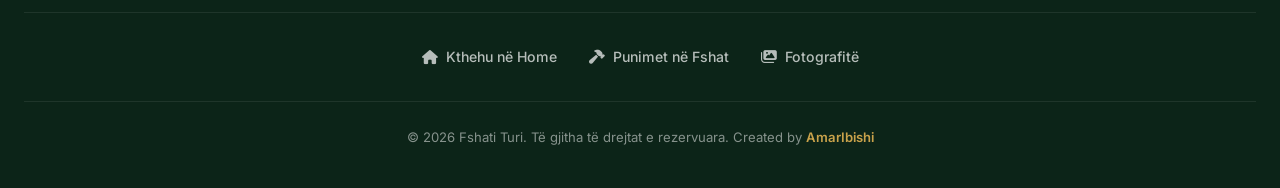
==== commit d5d719f3: "Update website" ====
--- a/fotografit.html
+++ b/fotografit.html
@@ -36,28 +36,38 @@
     </nav>
 
     <!-- Hero Section -->
-    <section id="home">
-        <h1>Fshati Turi</h1>
-        <p>Mirësevini në galerinë tonë të fotografive</p>
-        <p>"Fshati Turi, një vend ku natyra flet me qetësi, tradita jeton në zemrat e banorëve dhe mikpritja është pasuria më e madhe."</p>
+    <section id="home" class="gallery-hero" aria-labelledby="galleryHeroTitle">
+        <div class="hero-content">
+            <p class="hero-eyebrow">Galeria fotografike <span aria-hidden="true">·</span> Fshati Turi</p>
+            <h1 id="galleryHeroTitle">Fotografitë e <span>Fshatit Turi</span></h1>
+            <p class="hero-lead">Një portret i bukurisë së natyrës, kujtimeve dhe traditave që e bëjnë Turinë të veçantë.</p>
+            <p class="hero-quote">"Fshati Turi, një vend ku natyra flet me qetësi, tradita jeton në zemrat e banorëve dhe mikpritja është pasuria më e madhe."</p>
+            <a class="hero-cta" href="#galeria">
+                Shfleto fotografitë <i class="fas fa-arrow-down" aria-hidden="true"></i>
+            </a>
+        </div>
+        <div class="hero-location">
+            <i class="fas fa-location-dot" aria-hidden="true"></i>
+            <span>Fshati Turi <span aria-hidden="true">·</span> Shqipëri</span>
+        </div>
     </section>
 
     <!-- Filter Section -->
-    <section class="filter-section">
-        <div class="filter-bar" id="filterBar">
-            <button type="button" class="filter-btn active" data-filter="all">
+    <section class="filter-section" aria-label="Filtrat e galerisë">
+        <div class="filter-bar" id="filterBar" role="group" aria-label="Filtro fotografitë sipas kategorisë">
+            <button type="button" class="filter-btn active" data-filter="all" aria-pressed="true">
                 <i class="fas fa-border-all"></i> Të gjitha
                 <span class="filter-count" data-count="all">0</span>
             </button>
-            <button type="button" class="filter-btn" data-filter="peizazh">
+            <button type="button" class="filter-btn" data-filter="peizazh" aria-pressed="false">
                 <i class="fas fa-mountain"></i> Peizazh
                 <span class="filter-count" data-count="peizazh">0</span>
             </button>
-            <button type="button" class="filter-btn" data-filter="natyra">
+            <button type="button" class="filter-btn" data-filter="natyra" aria-pressed="false">
                 <i class="fas fa-tree"></i> Natyra
                 <span class="filter-count" data-count="natyra">0</span>
             </button>
-            <button type="button" class="filter-btn" data-filter="kulture">
+            <button type="button" class="filter-btn" data-filter="kulture" aria-pressed="false">
                 <i class="fas fa-mosque"></i> Kulturë
                 <span class="filter-count" data-count="kulture">0</span>
             </button>
@@ -65,22 +75,29 @@
     </section>
 
     <!-- Galeria e Fotografive -->
-    <section class="gallery-section">
+    <section class="gallery-section" id="galeria">
         <div class="container">
-            <div class="section-header reveal">
-                <span class="section-label">Galeria</span>
-                <h2 class="section-title">FOTOGRAFITË E FSHATIT TURI</h2>
-                <p class="section-subtitle">Zbuloni bukurinë natyrore dhe momentet e veçanta të fshatit tonë</p>
+            <div class="section-header gallery-header reveal">
+                <div class="gallery-heading-main">
+                    <span class="section-label">Galeria</span>
+                    <h2 class="section-title">Momente nga Fshati Turi</h2>
+                    <p class="section-subtitle">Zbuloni bukurinë natyrore dhe momentet e veçanta të fshatit tonë</p>
+                </div>
+                <p class="gallery-visible-count" aria-live="polite" aria-atomic="true">
+                    <span id="visiblePhotoCount">10</span>
+                    <span>fotografi</span>
+                </p>
             </div>
 
             <div class="gallery-grid" id="galleryGrid">
 
                 <!-- 1 -->
-                <div class="gallery-card" data-category="peizazh"
-                     data-title="Pamje nga Fshati Turi"
-                     data-description="Një pamje e mrekullueshme e fshatit Turi, ku natyra dhe qetësia ndërthuren në harmoni perfekte.">
-                    <div class="gallery-card-image">
-                        <img src="assets/img/fotot card/turija.jpg" alt="Pamje nga Fshati Turi" loading="lazy">
+                <div class="gallery-card" data-category="peizazh" data-title="Pamje nga Fshati Turi" data-description="Një pamje e mrekullueshme e fshatit Turi, ku natyra dhe qetësia ndërthuren në harmoni perfekte." role="button" tabindex="0" aria-haspopup="dialog">
+                    <div class="gallery-card-image">
+                        <picture>
+                            <source type="image/webp" srcset="assets/img/gallery/thumbs/turija-480.webp 480w, assets/img/gallery/thumbs/turija-960.webp 960w" sizes="(max-width: 575px) calc(100vw - 2rem), (max-width: 992px) calc(50vw - 2rem), 380px">
+                            <img src="assets/img/gallery/thumbs/turija-960.jpg" srcset="assets/img/gallery/thumbs/turija-480.jpg 480w, assets/img/gallery/thumbs/turija-960.jpg 960w" sizes="(max-width: 575px) calc(100vw - 2rem), (max-width: 992px) calc(50vw - 2rem), 380px" width="1440" height="959" alt="Pamje nga Fshati Turi" loading="eager" fetchpriority="high" decoding="async" data-original-src="assets/img/fotot%20card/turija.jpg" data-lightbox-src="assets/img/gallery/lightbox/turija-2560.jpg" data-lightbox-webp="assets/img/gallery/lightbox/turija-2560.webp">
+                        </picture>
                         <div class="gallery-card-overlay">
                             <span class="gallery-card-tag-overlay">Peizazh</span>
                             <div class="gallery-card-zoom"><i class="fas fa-expand"></i></div>
@@ -93,11 +110,12 @@
                     </div>
                 </div>
 
-                 <div class="gallery-card" data-category="peizazh"
-                     data-title="Pamje nga Fshati Turi"
-                     data-description="Një pamje e mrekullueshme e fshatit Turi, ku natyra dhe qetësia ndërthuren në harmoni perfekte.">
-                    <div class="gallery-card-image">
-                        <img src="assets/img/fotot card/DSC_0081.jpg" alt="Pamje nga Fshati Turi" loading="lazy">
+                 <div class="gallery-card" data-category="peizazh" data-title="Pamje nga Fshati Turi" data-description="Një pamje e mrekullueshme e fshatit Turi, ku natyra dhe qetësia ndërthuren në harmoni perfekte." role="button" tabindex="0" aria-haspopup="dialog">
+                    <div class="gallery-card-image">
+                        <picture>
+                            <source type="image/webp" srcset="assets/img/gallery/thumbs/DSC_0081-480.webp 480w, assets/img/gallery/thumbs/DSC_0081-960.webp 960w" sizes="(max-width: 575px) calc(100vw - 2rem), (max-width: 992px) calc(50vw - 2rem), 380px">
+                            <img src="assets/img/gallery/thumbs/DSC_0081-960.jpg" srcset="assets/img/gallery/thumbs/DSC_0081-480.jpg 480w, assets/img/gallery/thumbs/DSC_0081-960.jpg 960w" sizes="(max-width: 575px) calc(100vw - 2rem), (max-width: 992px) calc(50vw - 2rem), 380px" width="6000" height="4000" alt="Pamje nga Fshati Turi" loading="lazy" decoding="async" data-original-src="assets/img/fotot%20card/DSC_0081.jpg" data-lightbox-src="assets/img/gallery/lightbox/DSC_0081-2560.jpg" data-lightbox-webp="assets/img/gallery/lightbox/DSC_0081-2560.webp">
+                        </picture>
                         <div class="gallery-card-overlay">
                             <span class="gallery-card-tag-overlay">Peizazh</span>
                             <div class="gallery-card-zoom"><i class="fas fa-expand"></i></div>
@@ -111,11 +129,12 @@
                 </div>
 
                 <!-- 2 -->
-                <div class="gallery-card" data-category="peizazh"
-                     data-title="Pamje nga Fshati Turi"
-                     data-description="Një pamje e mrekullueshme e fshatit Turi, ku natyra dhe qetësia ndërthuren në harmoni perfekte.">
-                    <div class="gallery-card-image">
-                        <img src="assets/img/fotot card/11.jpg" alt="Pamje nga Fshati Turi" loading="lazy">
+                <div class="gallery-card" data-category="peizazh" data-title="Pamje nga Fshati Turi" data-description="Një pamje e mrekullueshme e fshatit Turi, ku natyra dhe qetësia ndërthuren në harmoni perfekte." role="button" tabindex="0" aria-haspopup="dialog">
+                    <div class="gallery-card-image">
+                        <picture>
+                            <source type="image/webp" srcset="assets/img/gallery/thumbs/11-480.webp 480w, assets/img/gallery/thumbs/11-960.webp 960w" sizes="(max-width: 575px) calc(100vw - 2rem), (max-width: 992px) calc(50vw - 2rem), 380px">
+                            <img src="assets/img/gallery/thumbs/11-960.jpg" srcset="assets/img/gallery/thumbs/11-480.jpg 480w, assets/img/gallery/thumbs/11-960.jpg 960w" sizes="(max-width: 575px) calc(100vw - 2rem), (max-width: 992px) calc(50vw - 2rem), 380px" width="6000" height="4000" alt="Pamje nga Fshati Turi" loading="lazy" decoding="async" data-original-src="assets/img/fotot%20card/11.jpg" data-lightbox-src="assets/img/gallery/lightbox/11-2560.jpg" data-lightbox-webp="assets/img/gallery/lightbox/11-2560.webp">
+                        </picture>
                         <div class="gallery-card-overlay">
                             <span class="gallery-card-tag-overlay">Peizazh</span>
                             <div class="gallery-card-zoom"><i class="fas fa-expand"></i></div>
@@ -129,11 +148,12 @@
                 </div>
 
                 <!-- 3 -->
-                <div class="gallery-card" data-category="natyra"
-                     data-title="Lisi i Fshatit Turi"
-                     data-description="Ky lis, i vjetër dhe i mbështjellë nga koha, duket si një kujdestar i heshtur i natyrës që ka dëshmuar dekada të tëra të historisë së fshatit.">
-                    <div class="gallery-card-image">
-                        <img src="assets/img/fotot card/DSC_0068.jpg" alt="Lisi i Fshatit Turi" loading="lazy">
+                <div class="gallery-card" data-category="natyra" data-title="Lisi i Fshatit Turi" data-description="Ky lis, i vjetër dhe i mbështjellë nga koha, duket si një kujdestar i heshtur i natyrës që ka dëshmuar dekada të tëra të historisë së fshatit." role="button" tabindex="0" aria-haspopup="dialog">
+                    <div class="gallery-card-image">
+                        <picture>
+                            <source type="image/webp" srcset="assets/img/gallery/thumbs/DSC_0068-480.webp 480w, assets/img/gallery/thumbs/DSC_0068-960.webp 960w" sizes="(max-width: 575px) calc(100vw - 2rem), (max-width: 992px) calc(50vw - 2rem), 380px">
+                            <img src="assets/img/gallery/thumbs/DSC_0068-960.jpg" srcset="assets/img/gallery/thumbs/DSC_0068-480.jpg 480w, assets/img/gallery/thumbs/DSC_0068-960.jpg 960w" sizes="(max-width: 575px) calc(100vw - 2rem), (max-width: 992px) calc(50vw - 2rem), 380px" width="4000" height="6000" alt="Lisi i Fshatit Turi" loading="lazy" decoding="async" data-original-src="assets/img/fotot%20card/DSC_0068.jpg" data-lightbox-src="assets/img/gallery/lightbox/DSC_0068-2560.jpg" data-lightbox-webp="assets/img/gallery/lightbox/DSC_0068-2560.webp">
+                        </picture>
                         <div class="gallery-card-overlay">
                             <span class="gallery-card-tag-overlay">Natyra</span>
                             <div class="gallery-card-zoom"><i class="fas fa-expand"></i></div>
@@ -147,11 +167,12 @@
                 </div>
 
                 <!-- 4 -->
-                <div class="gallery-card" data-category="kulture"
-                     data-title="Xhamia e Fshatit Turi"
-                     data-description="Xhamia e fshatit Turi, një vend i qetësisë dhe traditës që ruan historinë e komunitetit.">
-                    <div class="gallery-card-image">
-                        <img src="assets/img/fotot card/DSC_0070.jpg" alt="Xhamia e Fshatit Turi" loading="lazy">
+                <div class="gallery-card" data-category="kulture" data-title="Xhamia e Fshatit Turi" data-description="Xhamia e fshatit Turi, një vend i qetësisë dhe traditës që ruan historinë e komunitetit." role="button" tabindex="0" aria-haspopup="dialog">
+                    <div class="gallery-card-image">
+                        <picture>
+                            <source type="image/webp" srcset="assets/img/gallery/thumbs/DSC_0070-480.webp 480w, assets/img/gallery/thumbs/DSC_0070-960.webp 960w" sizes="(max-width: 575px) calc(100vw - 2rem), (max-width: 992px) calc(50vw - 2rem), 380px">
+                            <img src="assets/img/gallery/thumbs/DSC_0070-960.jpg" srcset="assets/img/gallery/thumbs/DSC_0070-480.jpg 480w, assets/img/gallery/thumbs/DSC_0070-960.jpg 960w" sizes="(max-width: 575px) calc(100vw - 2rem), (max-width: 992px) calc(50vw - 2rem), 380px" width="4000" height="6000" alt="Xhamia e Fshatit Turi" loading="lazy" decoding="async" data-original-src="assets/img/fotot%20card/DSC_0070.jpg" data-lightbox-src="assets/img/gallery/lightbox/DSC_0070-2560.jpg" data-lightbox-webp="assets/img/gallery/lightbox/DSC_0070-2560.webp">
+                        </picture>
                         <div class="gallery-card-overlay">
                             <span class="gallery-card-tag-overlay">Kulturë</span>
                             <div class="gallery-card-zoom"><i class="fas fa-expand"></i></div>
@@ -165,11 +186,12 @@
                 </div>
 
                 <!-- 5 -->
-                <div class="gallery-card" data-category="kulture"
-                     data-title="Xhamia e Fshatit Turi"
-                     data-description="Një këndvështrim i bukur i xhamisë së fshatit, e rrethuar nga natyra dhe qetësia.">
-                    <div class="gallery-card-image">
-                        <img src="assets/img/fotot card/DSC_0051 copy.jpg" alt="Xhamia e Fshatit Turi" loading="lazy">
+                <div class="gallery-card" data-category="kulture" data-title="Xhamia e Fshatit Turi" data-description="Një këndvështrim i bukur i xhamisë së fshatit, e rrethuar nga natyra dhe qetësia." role="button" tabindex="0" aria-haspopup="dialog">
+                    <div class="gallery-card-image">
+                        <picture>
+                            <source type="image/webp" srcset="assets/img/gallery/thumbs/DSC_0051-copy-480.webp 480w, assets/img/gallery/thumbs/DSC_0051-copy-960.webp 960w" sizes="(max-width: 575px) calc(100vw - 2rem), (max-width: 992px) calc(50vw - 2rem), 380px">
+                            <img src="assets/img/gallery/thumbs/DSC_0051-copy-960.jpg" srcset="assets/img/gallery/thumbs/DSC_0051-copy-480.jpg 480w, assets/img/gallery/thumbs/DSC_0051-copy-960.jpg 960w" sizes="(max-width: 575px) calc(100vw - 2rem), (max-width: 992px) calc(50vw - 2rem), 380px" width="4000" height="6000" alt="Xhamia e Fshatit Turi" loading="lazy" decoding="async" data-original-src="assets/img/fotot%20card/DSC_0051%20copy.jpg" data-lightbox-src="assets/img/gallery/lightbox/DSC_0051-copy-2560.jpg" data-lightbox-webp="assets/img/gallery/lightbox/DSC_0051-copy-2560.webp">
+                        </picture>
                         <div class="gallery-card-overlay">
                             <span class="gallery-card-tag-overlay">Kulturë</span>
                             <div class="gallery-card-zoom"><i class="fas fa-expand"></i></div>
@@ -183,11 +205,12 @@
                 </div>
 
                 <!-- 6 -->
-                <div class="gallery-card" data-category="kulture"
-                     data-title="Xhamia e Fshatit Turi"
-                     data-description="Xhamia e fshatit Turi në dritën e ditës, një simbol i besimit dhe bashkësisë.">
-                    <div class="gallery-card-image">
-                        <img src="assets/img/fotot card/DSC_0007 copy.jpg" alt="Xhamia e Fshatit Turi" loading="lazy">
+                <div class="gallery-card" data-category="kulture" data-title="Xhamia e Fshatit Turi" data-description="Xhamia e fshatit Turi në dritën e ditës, një simbol i besimit dhe bashkësisë." role="button" tabindex="0" aria-haspopup="dialog">
+                    <div class="gallery-card-image">
+                        <picture>
+                            <source type="image/webp" srcset="assets/img/gallery/thumbs/DSC_0007-copy-480.webp 480w, assets/img/gallery/thumbs/DSC_0007-copy-960.webp 960w" sizes="(max-width: 575px) calc(100vw - 2rem), (max-width: 992px) calc(50vw - 2rem), 380px">
+                            <img src="assets/img/gallery/thumbs/DSC_0007-copy-960.jpg" srcset="assets/img/gallery/thumbs/DSC_0007-copy-480.jpg 480w, assets/img/gallery/thumbs/DSC_0007-copy-960.jpg 960w" sizes="(max-width: 575px) calc(100vw - 2rem), (max-width: 992px) calc(50vw - 2rem), 380px" width="6000" height="4000" alt="Xhamia e Fshatit Turi" loading="lazy" decoding="async" data-original-src="assets/img/fotot%20card/DSC_0007%20copy.jpg" data-lightbox-src="assets/img/gallery/lightbox/DSC_0007-copy-2560.jpg" data-lightbox-webp="assets/img/gallery/lightbox/DSC_0007-copy-2560.webp">
+                        </picture>
                         <div class="gallery-card-overlay">
                             <span class="gallery-card-tag-overlay">Kulturë</span>
                             <div class="gallery-card-zoom"><i class="fas fa-expand"></i></div>
@@ -201,11 +224,12 @@
                 </div>
 
                 <!-- 7 -->
-                <div class="gallery-card" data-category="peizazh"
-                     data-title="Trafa e Rrymës së Fshatit Turi"
-                     data-description="Një pamje tjetër e bukur e fshatit Turi, që kap thelbin e jetës fshatare dhe bukurinë e natyrës.">
-                    <div class="gallery-card-image">
-                        <img src="assets/img/fotot card/DSC_0071.jpg" alt="Trafa e Rrymës së Fshatit Turi" loading="lazy">
+                <div class="gallery-card" data-category="peizazh" data-title="Trafa e Rrymës së Fshatit Turi" data-description="Një pamje tjetër e bukur e fshatit Turi, që kap thelbin e jetës fshatare dhe bukurinë e natyrës." role="button" tabindex="0" aria-haspopup="dialog">
+                    <div class="gallery-card-image">
+                        <picture>
+                            <source type="image/webp" srcset="assets/img/gallery/thumbs/DSC_0071-480.webp 480w, assets/img/gallery/thumbs/DSC_0071-960.webp 960w" sizes="(max-width: 575px) calc(100vw - 2rem), (max-width: 992px) calc(50vw - 2rem), 380px">
+                            <img src="assets/img/gallery/thumbs/DSC_0071-960.jpg" srcset="assets/img/gallery/thumbs/DSC_0071-480.jpg 480w, assets/img/gallery/thumbs/DSC_0071-960.jpg 960w" sizes="(max-width: 575px) calc(100vw - 2rem), (max-width: 992px) calc(50vw - 2rem), 380px" width="4000" height="6000" alt="Trafa e Rrymës së Fshatit Turi" loading="lazy" decoding="async" data-original-src="assets/img/fotot%20card/DSC_0071.jpg" data-lightbox-src="assets/img/gallery/lightbox/DSC_0071-2560.jpg" data-lightbox-webp="assets/img/gallery/lightbox/DSC_0071-2560.webp">
+                        </picture>
                         <div class="gallery-card-overlay">
                             <span class="gallery-card-tag-overlay">Peizazh</span>
                             <div class="gallery-card-zoom"><i class="fas fa-expand"></i></div>
@@ -219,11 +243,12 @@
                 </div>
 
                 <!-- 8 -->
-                <div class="gallery-card" data-category="peizazh"
-                     data-title="Peizazh Natyror në Fshat"
-                     data-description="Një pamje tjetër e bukur e fshatit Turi, që kap thelbin e jetës fshatare dhe bukurinë e natyrës.">
-                    <div class="gallery-card-image">
-                        <img src="assets/img/fotot card/DSC_0068 copy.jpg" alt="Peizazh natyror në fshat" loading="lazy">
+                <div class="gallery-card" data-category="peizazh" data-title="Peizazh Natyror në Fshat" data-description="Një pamje tjetër e bukur e fshatit Turi, që kap thelbin e jetës fshatare dhe bukurinë e natyrës." role="button" tabindex="0" aria-haspopup="dialog">
+                    <div class="gallery-card-image">
+                        <picture>
+                            <source type="image/webp" srcset="assets/img/gallery/thumbs/DSC_0068-copy-480.webp 480w, assets/img/gallery/thumbs/DSC_0068-copy-960.webp 960w" sizes="(max-width: 575px) calc(100vw - 2rem), (max-width: 992px) calc(50vw - 2rem), 380px">
+                            <img src="assets/img/gallery/thumbs/DSC_0068-copy-960.jpg" srcset="assets/img/gallery/thumbs/DSC_0068-copy-480.jpg 480w, assets/img/gallery/thumbs/DSC_0068-copy-960.jpg 960w" sizes="(max-width: 575px) calc(100vw - 2rem), (max-width: 992px) calc(50vw - 2rem), 380px" width="4000" height="6000" alt="Peizazh natyror në fshat" loading="lazy" decoding="async" data-original-src="assets/img/fotot%20card/DSC_0068%20copy.jpg" data-lightbox-src="assets/img/gallery/lightbox/DSC_0068-copy-2560.jpg" data-lightbox-webp="assets/img/gallery/lightbox/DSC_0068-copy-2560.webp">
+                        </picture>
                         <div class="gallery-card-overlay">
                             <span class="gallery-card-tag-overlay">Peizazh</span>
                             <div class="gallery-card-zoom"><i class="fas fa-expand"></i></div>
@@ -237,11 +262,12 @@
                 </div>
 
                 <!-- 9 -->
-                <div class="gallery-card" data-category="natyra"
-                     data-title="Shkolla e Fshatit Turi"
-                     data-description="Shkolla e fshatit Turi, e vendosur në qendër të natyrës së bukur, një vend i dijes dhe rritjes.">
-                    <div class="gallery-card-image">
-                        <img src="assets/img/fotot card/DSC_0073.jpg" alt="Shkolla e Fshatit Turi" loading="lazy">
+                <div class="gallery-card" data-category="natyra" data-title="Shkolla e Fshatit Turi" data-description="Shkolla e fshatit Turi, e vendosur në qendër të natyrës së bukur, një vend i dijes dhe rritjes." role="button" tabindex="0" aria-haspopup="dialog">
+                    <div class="gallery-card-image">
+                        <picture>
+                            <source type="image/webp" srcset="assets/img/gallery/thumbs/DSC_0073-480.webp 480w, assets/img/gallery/thumbs/DSC_0073-960.webp 960w" sizes="(max-width: 575px) calc(100vw - 2rem), (max-width: 992px) calc(50vw - 2rem), 380px">
+                            <img src="assets/img/gallery/thumbs/DSC_0073-960.jpg" srcset="assets/img/gallery/thumbs/DSC_0073-480.jpg 480w, assets/img/gallery/thumbs/DSC_0073-960.jpg 960w" sizes="(max-width: 575px) calc(100vw - 2rem), (max-width: 992px) calc(50vw - 2rem), 380px" width="6000" height="4000" alt="Shkolla e Fshatit Turi" loading="lazy" decoding="async" data-original-src="assets/img/fotot%20card/DSC_0073.jpg" data-lightbox-src="assets/img/gallery/lightbox/DSC_0073-2560.jpg" data-lightbox-webp="assets/img/gallery/lightbox/DSC_0073-2560.webp">
+                        </picture>
                         <div class="gallery-card-overlay">
                             <span class="gallery-card-tag-overlay">Natyra</span>
                             <div class="gallery-card-zoom"><i class="fas fa-expand"></i></div>
@@ -265,7 +291,7 @@
     </section>
 
     <!-- Lightbox -->
-    <div class="lightbox" id="lightbox">
+    <div class="lightbox" id="lightbox" role="dialog" aria-modal="true" aria-labelledby="lightboxTitle" aria-describedby="lightboxDescription" aria-hidden="true" tabindex="-1">
         <div class="lightbox-content">
             <button type="button" class="lightbox-close" id="lightboxClose" aria-label="Mbyll">
                 <i class="fas fa-times"></i>
@@ -276,8 +302,11 @@
             <button type="button" class="lightbox-nav next" id="lightboxNext" aria-label="Foto tjetër">
                 <i class="fas fa-chevron-right"></i>
             </button>
-            <div class="lightbox-image-wrapper">
-                <img id="lightboxImage" src="" alt="">
+            <div class="lightbox-image-wrapper" id="lightboxImageWrapper">
+                <picture>
+                    <source id="lightboxImageWebp" type="image/webp">
+                    <img id="lightboxImage" src="" alt="" decoding="async" fetchpriority="high">
+                </picture>
             </div>
             <div class="lightbox-info">
                 <div class="lightbox-info-text">
@@ -285,7 +314,7 @@
                     <h3 id="lightboxTitle"></h3>
                     <p id="lightboxDescription"></p>
                 </div>
-                <div class="lightbox-counter" id="lightboxCounter"></div>
+                <div class="lightbox-counter" id="lightboxCounter" aria-live="polite" aria-atomic="true"></div>
             </div>
         </div>
     </div>
@@ -320,195 +349,6 @@
     </button>
 
     <script src="https://cdn.jsdelivr.net/npm/bootstrap@5.3.3/dist/js/bootstrap.bundle.min.js"></script>
-    <script>
-    document.addEventListener("DOMContentLoaded", function () {
-
-        /* ===== NAVBAR SCROLL ===== */
-        const navbar = document.getElementById("mainNav");
-        if (navbar) {
-            const handleScroll = () => navbar.classList.toggle("scrolled", window.scrollY > 50);
-            window.addEventListener("scroll", handleScroll, { passive: true });
-            handleScroll();
-        }
-
-        /* ===== FILTER SYSTEM ===== */
-        const filterButtons = document.querySelectorAll(".filter-btn");
-        const galleryCards = Array.from(document.querySelectorAll(".gallery-card"));
-        const emptyState = document.getElementById("emptyState");
-        let visibleCards = [...galleryCards];
-
-        // Numërimi automatik i kartave sipas kategorive
-        function updateCounts() {
-            const counts = { all: galleryCards.length, peizazh: 0, natyra: 0, kulture: 0 };
-            galleryCards.forEach(card => {
-                const cat = card.getAttribute("data-category");
-                if (counts[cat] !== undefined) counts[cat]++;
-            });
-            document.querySelectorAll(".filter-count").forEach(el => {
-                const key = el.getAttribute("data-count");
-                if (key && counts[key] !== undefined) el.textContent = counts[key];
-            });
-        }
-        updateCounts();
-
-        filterButtons.forEach(btn => {
-            btn.addEventListener("click", () => {
-                const filter = btn.getAttribute("data-filter");
-
-                filterButtons.forEach(b => b.classList.remove("active"));
-                btn.classList.add("active");
-
-                visibleCards = [];
-                galleryCards.forEach(card => {
-                    const category = card.getAttribute("data-category");
-                    const match = filter === "all" || category === filter;
-
-                    if (match) {
-                        card.classList.remove("hidden");
-                        card.style.animation = "none";
-                        void card.offsetWidth;
-                        card.style.animation = "";
-                        visibleCards.push(card);
-                    } else {
-                        card.classList.add("hidden");
-                    }
-                });
-
-                emptyState.classList.toggle("visible", visibleCards.length === 0);
-            });
-        });
-
-        /* ===== LIGHTBOX ===== */
-        const lightbox = document.getElementById("lightbox");
-        const lightboxImage = document.getElementById("lightboxImage");
-        const lightboxTitle = document.getElementById("lightboxTitle");
-        const lightboxDescription = document.getElementById("lightboxDescription");
-        const lightboxTag = document.getElementById("lightboxTag");
-        const lightboxCounter = document.getElementById("lightboxCounter");
-        const lightboxClose = document.getElementById("lightboxClose");
-        const lightboxPrev = document.getElementById("lightboxPrev");
-        const lightboxNext = document.getElementById("lightboxNext");
-
-        let currentIndex = 0;
-
-        function openLightbox(index) {
-            if (index < 0 || index >= visibleCards.length) return;
-            currentIndex = index;
-
-            const card = visibleCards[index];
-            const img = card.querySelector("img");
-            const title = card.getAttribute("data-title") || img.alt;
-            const description = card.getAttribute("data-description") || "";
-            const tag = card.querySelector(".gallery-card-tag")?.textContent.trim() || "";
-
-            lightboxImage.src = img.src;
-            lightboxImage.alt = img.alt;
-            lightboxTitle.textContent = title;
-            lightboxDescription.textContent = description;
-            lightboxTag.textContent = tag;
-            lightboxCounter.textContent = `${index + 1} / ${visibleCards.length}`;
-
-            lightbox.classList.add("active");
-            document.body.style.overflow = "hidden";
-
-            lightboxImage.style.animation = "none";
-            void lightboxImage.offsetWidth;
-            lightboxImage.style.animation = "";
-        }
-
-        function closeLightbox() {
-            lightbox.classList.remove("active");
-            document.body.style.overflow = "";
-        }
-
-        function showNext() {
-            if (!visibleCards.length) return;
-            openLightbox((currentIndex + 1) % visibleCards.length);
-        }
-        function showPrev() {
-            if (!visibleCards.length) return;
-            openLightbox((currentIndex - 1 + visibleCards.length) % visibleCards.length);
-        }
-
-        galleryCards.forEach(card => {
-            card.addEventListener("click", () => {
-                const idx = visibleCards.indexOf(card);
-                if (idx !== -1) openLightbox(idx);
-            });
-        });
-
-        lightboxClose.addEventListener("click", closeLightbox);
-        lightboxNext.addEventListener("click", (e) => { e.stopPropagation(); showNext(); });
-        lightboxPrev.addEventListener("click", (e) => { e.stopPropagation(); showPrev(); });
-
-        // Klik jashtë përmbajtjes → mbyll
-        lightbox.addEventListener("click", (e) => {
-            if (e.target === lightbox) closeLightbox();
-        });
-
-        document.addEventListener("keydown", (e) => {
-            if (!lightbox.classList.contains("active")) return;
-            if (e.key === "Escape") closeLightbox();
-            if (e.key === "ArrowRight") showNext();
-            if (e.key === "ArrowLeft") showPrev();
-        });
-
-        /* ===== REVEAL ANIMATIONS ===== */
-        const revealElements = document.querySelectorAll(".reveal");
-        if ("IntersectionObserver" in window) {
-            const revealObserver = new IntersectionObserver((entries) => {
-                entries.forEach(entry => {
-                    if (entry.isIntersecting) {
-                        entry.target.classList.add("active");
-                        revealObserver.unobserve(entry.target);
-                    }
-                });
-            }, { threshold: 0.15 });
-            revealElements.forEach(el => revealObserver.observe(el));
-        } else {
-            revealElements.forEach(el => el.classList.add("active"));
-        }
-
-        /* ===== BACK TO TOP ===== */
-        const backToTop = document.getElementById("backToTop");
-        if (backToTop) {
-            window.addEventListener("scroll", () => {
-                backToTop.classList.toggle("visible", window.scrollY > 500);
-            }, { passive: true });
-
-            backToTop.addEventListener("click", () => {
-                window.scrollTo({ top: 0, behavior: "smooth" });
-            });
-        }
-
-        /* ===== SMOOTH SCROLL ===== */
-        document.querySelectorAll('a[href^="#"]').forEach(anchor => {
-            anchor.addEventListener("click", function (e) {
-                const href = this.getAttribute("href");
-                if (href && href.length > 1) {
-                    const target = document.querySelector(href);
-                    if (target) {
-                        e.preventDefault();
-                        target.scrollIntoView({ behavior: "smooth", block: "start" });
-                    }
-                }
-            });
-        });
-
-        /* ===== AUTO-CLOSE MOBILE MENU ===== */
-        const navLinks = document.querySelectorAll(".navbar-nav .nav-link");
-        const navbarCollapse = document.getElementById("navbarContent");
-        if (navbarCollapse) {
-            navLinks.forEach((link) => {
-                link.addEventListener("click", () => {
-                    if (window.innerWidth < 992 && navbarCollapse.classList.contains("show")) {
-                        const bsCollapse = bootstrap.Collapse.getInstance(navbarCollapse);
-                        if (bsCollapse) bsCollapse.hide();
-                    }
-                });
-            });
-        }
-    });
-    </script>
+    <script src="gallery.js" defer></script>
 </body>
-</html>+</html>
--- a/fotografit.css
+++ b/fotografit.css
@@ -1,106 +1,136 @@
-/* ===== ROOT & RESET ===== */
+/* ============================================================
+   FSHATI TURI — GALERIA (Stil i njëjtë me Punimet)
+   ============================================================ */
+
+/* ===== 1. ROOT & RESET ===== */
 :root {
-    --primary: #1a4d2e;
-    --primary-light: #2d6a4f;
-    --primary-dark: #0f2e1b;
-    --accent: #d4a017;
-    --accent-light: #e8b21c;
-    --cream: #faf8f3;
-    --cream-dark: #f0ece2;
-    --text: #2d3436;
-    --text-light: #636e72;
+    --primary: #1e4a35;
+    --primary-light: #2f6b4e;
+    --primary-dark: #0c2418;
+    --primary-deep: #061710;
+
+    --accent: #c9a24b;
+    --accent-light: #e3c481;
+    --accent-soft: rgba(201, 162, 75, 0.14);
+
+    --cream: #f7f4ee;
+    --cream-dark: #ece7db;
+    --ink: #16201a;
+    --text: #2a322d;
+    --text-light: #667069;
+    --line: rgba(24, 58, 41, 0.09);
     --white: #ffffff;
-    --shadow-sm: 0 2px 8px rgba(26, 77, 46, 0.08);
-    --shadow-md: 0 8px 24px rgba(26, 77, 46, 0.12);
-    --shadow-lg: 0 16px 48px rgba(26, 77, 46, 0.16);
-    --transition: all 0.4s cubic-bezier(0.25, 0.46, 0.45, 0.94);
+
+    --shadow-xs: 0 1px 2px rgba(12, 36, 24, 0.05);
+    --shadow-sm: 0 4px 14px rgba(12, 36, 24, 0.07);
+    --shadow-md: 0 12px 30px rgba(12, 36, 24, 0.11);
+    --shadow-lg: 0 24px 60px rgba(12, 36, 24, 0.16);
+
+    --r-sm: 8px;
+    --r-md: 14px;
+    --r-lg: 20px;
+    --r-pill: 999px;
+
+    --ease: cubic-bezier(0.22, 1, 0.36, 1);
+    --transition: 0.35s var(--ease);
+
+    --content-width: 1280px;
+    --nav-h: 72px;
 }
 
 * { margin: 0; padding: 0; box-sizing: border-box; }
 
+html {
+    scroll-behavior: smooth;
+    -webkit-text-size-adjust: 100%;
+    text-size-adjust: 100%;
+}
+
 body {
-    font-family: 'Inter', -apple-system, BlinkMacSystemFont, sans-serif;
+    font-family: 'Inter', -apple-system, BlinkMacSystemFont, 'Segoe UI', sans-serif;
     color: var(--text);
-    line-height: 1.8;
+    font-size: 1rem;
+    line-height: 1.7;
     background-color: var(--cream);
-    overflow-x: hidden;
-}
-
-h1, h2, h3, h4, h5 {
-    font-family: 'Playfair Display', Georgia, serif;
+    overflow-x: clip;
+    -webkit-font-smoothing: antialiased;
+    -moz-osx-font-smoothing: grayscale;
+}
+
+h1, h2, h3, h4 {
+    font-family: 'Playfair Display', Georgia, 'Times New Roman', serif;
     font-weight: 700;
     letter-spacing: -0.02em;
-}
-
-/* ===== NAVBAR ===== */
+    line-height: 1.15;
+}
+
+img { display: block; max-width: 100%; height: auto; }
+button { font-family: inherit; }
+
+::selection { background: var(--accent); color: var(--primary-dark); }
+
+/* ===== 2. NAVBAR ===== */
 .navbar {
-    background: rgba(26, 77, 46, 0.98) !important;
-    backdrop-filter: blur(20px);
-    -webkit-backdrop-filter: blur(20px);
-    box-shadow: 0 4px 30px rgba(0, 0, 0, 0.1);
-    padding: 0.8rem 0;
-    transition: var(--transition);
-    border-bottom: 1px solid rgba(212, 160, 23, 0.15);
+    background: rgba(12, 36, 24, 0.94) !important;
+    backdrop-filter: blur(22px) saturate(150%);
+    -webkit-backdrop-filter: blur(22px) saturate(150%);
+    box-shadow: 0 1px 0 rgba(201, 162, 75, 0.16);
+    padding: 0.7rem 0;
+    min-height: var(--nav-h);
+    transition: var(--transition);
+    border-bottom: 1px solid rgba(201, 162, 75, 0.16);
 }
 
 .navbar.scrolled {
-    padding: 0.5rem 0;
-    background: rgba(15, 46, 27, 0.98) !important;
+    padding: 0.45rem 0;
+    background: rgba(6, 23, 16, 0.97) !important;
+    box-shadow: 0 10px 30px rgba(0, 0, 0, 0.28);
 }
 
 .navbar-brand {
     display: flex;
     align-items: center;
-    gap: 0.8rem;
+    gap: 0.85rem;
     text-decoration: none;
 }
 
 .navbar-brand img {
-    height: 52px;
-    width: 52px;
+    height: 48px;
+    width: 48px;
     object-fit: cover;
     border-radius: 50%;
     border: 2px solid var(--accent);
     transition: var(--transition);
-    filter: drop-shadow(0 2px 8px rgba(0,0,0,0.2));
-}
-
-.navbar-brand:hover img {
-    transform: scale(1.08) rotate(5deg);
-}
-
-.brand-text {
-    display: flex;
-    flex-direction: column;
-    line-height: 1.1;
-}
+}
+
+.navbar-brand:hover img { transform: scale(1.06); }
+
+.brand-text { display: flex; flex-direction: column; line-height: 1.1; }
 
 .brand-text .brand-title {
     font-family: 'Playfair Display', serif;
-    font-size: 1.25rem;
+    font-size: 1.18rem;
     font-weight: 700;
     color: var(--white);
-    letter-spacing: 0.02em;
 }
 
 .brand-text .brand-subtitle {
-    font-family: 'Inter', sans-serif;
-    font-size: 0.65rem;
+    font-size: 0.62rem;
+    font-weight: 600;
+    color: var(--accent-light);
+    letter-spacing: 0.22em;
+    text-transform: uppercase;
+}
+
+.nav-link {
+    color: rgba(255, 255, 255, 0.82) !important;
     font-weight: 500;
-    color: var(--accent);
-    letter-spacing: 0.15em;
+    font-size: 0.8rem;
+    letter-spacing: 0.06em;
     text-transform: uppercase;
-}
-
-.nav-link {
-    color: rgba(255, 255, 255, 0.85) !important;
-    font-weight: 500;
-    font-size: 0.85rem;
-    letter-spacing: 0.08em;
-    text-transform: uppercase;
-    padding: 0.65rem 1.1rem !important;
-    margin: 0 0.15rem;
-    border-radius: 8px;
+    padding: 0.55rem 1rem !important;
+    margin: 0 0.1rem;
+    border-radius: var(--r-sm);
     position: relative;
     transition: var(--transition);
     display: inline-flex;
@@ -108,16 +138,12 @@
     gap: 0.5rem;
 }
 
-.nav-link i {
-    font-size: 0.85rem;
-    color: var(--accent);
-    transition: var(--transition);
-}
+.nav-link i { font-size: 0.8rem; color: var(--accent); transition: var(--transition); }
 
 .nav-link::after {
     content: '';
     position: absolute;
-    bottom: 4px;
+    bottom: 5px;
     left: 50%;
     width: 0;
     height: 2px;
@@ -128,115 +154,181 @@
 }
 
 .nav-link:hover::after,
-.nav-link.active::after { width: 40%; }
+.nav-link.active::after { width: 38%; }
 
 .nav-link:hover,
 .nav-link.active {
     color: var(--white) !important;
-    background: rgba(255, 255, 255, 0.08);
-}
-
-.nav-link:hover i { transform: scale(1.2) rotate(-5deg); }
+    background: rgba(255, 255, 255, 0.06);
+}
+
+.nav-link:hover i { transform: scale(1.15); }
 
 .navbar-toggler {
-    border: 2px solid rgba(255,255,255,0.3);
-    padding: 0.5rem 0.75rem;
-    border-radius: 10px;
-}
-
-.navbar-toggler:focus { box-shadow: 0 0 0 3px rgba(212, 160, 23, 0.4); }
-
-/* ===== HERO SECTION ===== */
-#home {
+    border: 1.5px solid rgba(255, 255, 255, 0.28);
+    padding: 0.4rem 0.65rem;
+    border-radius: var(--r-sm);
+    transition: var(--transition);
+}
+
+.navbar-toggler:focus { box-shadow: 0 0 0 3px rgba(201, 162, 75, 0.35); }
+
+/* ===== 3. HERO ===== */
+#home.gallery-hero {
     position: relative;
-    height: 60vh;
-    min-height: 450px;
+    min-height: clamp(520px, 72vh, 720px);
     display: flex;
     flex-direction: column;
     justify-content: center;
     align-items: center;
     text-align: center;
     color: var(--white);
-    padding: 0 5%;
+    padding: 4.5rem 1.5rem 5rem;
     overflow: hidden;
-    background: linear-gradient(135deg, rgba(15, 46, 27, 0.85), rgba(26, 77, 46, 0.75)),
-                url('assets/img/fotot card/turija.jpg');
-    background-size: cover;
-    background-position: center;
-    background-attachment: fixed;
-}
-
-#home::before {
+    isolation: isolate;
+    background:
+        linear-gradient(180deg, rgba(6, 23, 16, 0.55) 0%, rgba(6, 23, 16, 0.35) 40%, rgba(6, 23, 16, 0.78) 100%),
+        radial-gradient(ellipse at 50% 40%, rgba(30, 74, 53, 0.22), transparent 62%),
+        url('assets/img/fotot%20card/turija.jpg') center 42% / cover no-repeat;
+}
+
+#home.gallery-hero::after {
     content: '';
     position: absolute;
-    bottom: 0;
-    left: 0;
-    right: 0;
-    height: 120px;
+    left: 0; right: 0; bottom: 0;
+    height: 140px;
     background: linear-gradient(to top, var(--cream), transparent);
     z-index: 1;
-}
-
-#home > * { position: relative; z-index: 2; }
+    pointer-events: none;
+}
+
+#home .hero-content {
+    position: relative;
+    z-index: 2;
+    width: min(100%, 820px);
+    animation: heroRise 800ms var(--ease) both;
+}
+
+#home .hero-eyebrow {
+    display: inline-block;
+    font-size: 0.72rem;
+    font-weight: 600;
+    letter-spacing: 0.3em;
+    text-transform: uppercase;
+    color: var(--accent-light);
+    margin-bottom: 1.2rem;
+    padding: 0.45rem 1rem;
+    border: 1px solid rgba(201, 162, 75, 0.38);
+    border-radius: var(--r-pill);
+    background: rgba(6, 23, 16, 0.28);
+    backdrop-filter: blur(6px);
+    -webkit-backdrop-filter: blur(6px);
+}
 
 #home h1 {
-    font-size: clamp(2.5rem, 6vw, 4.5rem);
+    font-size: clamp(2.6rem, 6.5vw, 4.6rem);
     font-weight: 900;
-    margin-bottom: 1.2rem;
-    text-shadow: 0 4px 30px rgba(0, 0, 0, 0.4);
-    letter-spacing: -0.03em;
-    line-height: 1.1;
-    animation: fadeInUp 1s ease-out;
-}
-
-#home h1::after {
-    content: '';
+    line-height: 1.03;
+    letter-spacing: -0.035em;
+    margin: 0 auto 1.2rem;
+    max-width: 780px;
+    text-shadow: 0 6px 40px rgba(0, 0, 0, 0.4);
+}
+
+#home h1 span {
     display: block;
-    width: 100px;
-    height: 4px;
+    color: var(--accent-light);
+}
+
+#home .hero-lead {
+    font-size: clamp(1rem, 1.7vw, 1.15rem);
+    font-weight: 300;
+    line-height: 1.6;
+    color: rgba(255, 255, 255, 0.92);
+    max-width: 600px;
+    margin: 0 auto 1rem;
+    text-shadow: 0 2px 14px rgba(0, 0, 0, 0.3);
+}
+
+#home .hero-quote {
+    font-size: clamp(0.85rem, 1.2vw, 0.98rem);
+    font-style: italic;
+    color: rgba(255, 255, 255, 0.72);
+    max-width: 580px;
+    margin: 0 auto 1.8rem;
+    line-height: 1.65;
+}
+
+#home .hero-cta {
+    display: inline-flex;
+    align-items: center;
+    gap: 0.6rem;
+    min-height: 48px;
+    padding: 0.75rem 1.7rem;
+    border-radius: var(--r-pill);
     background: var(--accent);
-    margin: 1.2rem auto 0;
-    border-radius: 2px;
-}
-
-#home p {
-    font-size: clamp(1rem, 2vw, 1.3rem);
-    max-width: 750px;
-    margin-bottom: 1rem;
-    text-shadow: 0 2px 10px rgba(0, 0, 0, 0.3);
-    animation: fadeInUp 1s ease-out 0.2s both;
-}
-
-#home p:last-child {
-    font-style: italic;
-    font-weight: 300;
-    font-size: clamp(0.95rem, 1.6vw, 1.1rem);
-    color: rgba(255, 255, 255, 0.92);
-    max-width: 650px;
-    line-height: 1.7;
-    animation: fadeInUp 1s ease-out 0.4s both;
-}
-
-@keyframes fadeInUp {
-    from { opacity: 0; transform: translateY(30px); }
-    to { opacity: 1; transform: translateY(0); }
-}
-
-/* ===== SECTION COMMON ===== */
-section { position: relative; padding: 6rem 0; }
-
-.section-header { text-align: center; margin-bottom: 4rem; }
+    color: var(--primary-dark);
+    font-size: 0.84rem;
+    font-weight: 700;
+    letter-spacing: 0.06em;
+    text-transform: uppercase;
+    text-decoration: none;
+    box-shadow: 0 10px 30px rgba(201, 162, 75, 0.35);
+    transition: var(--transition);
+}
+
+#home .hero-cta i { transition: transform var(--transition); }
+
+#home .hero-cta:hover {
+    background: var(--accent-light);
+    transform: translateY(-3px);
+    box-shadow: 0 16px 40px rgba(201, 162, 75, 0.45);
+    color: var(--primary-dark);
+}
+
+#home .hero-cta:hover i { transform: translateY(2px); }
+
+#home .hero-location {
+    position: absolute;
+    left: max(1.5rem, calc((100vw - var(--content-width)) / 2));
+    bottom: 1.6rem;
+    z-index: 2;
+    display: inline-flex;
+    align-items: center;
+    gap: 0.5rem;
+    color: rgba(255, 255, 255, 0.8);
+    font-size: 0.72rem;
+    letter-spacing: 0.1em;
+    text-transform: uppercase;
+}
+
+#home .hero-location i { color: var(--accent-light); }
+
+@keyframes heroRise {
+    from { opacity: 0; transform: translateY(20px); }
+    to   { opacity: 1; transform: translateY(0); }
+}
+
+/* ===== 4. SECTION COMMON ===== */
+section { position: relative; }
+
+.container {
+    width: 100%;
+    max-width: var(--content-width);
+    margin: 0 auto;
+    padding: 0 1.5rem;
+}
+
+.section-header { text-align: center; margin-bottom: 3rem; }
 
 .section-label {
     display: inline-block;
-    font-family: 'Inter', sans-serif;
-    font-size: 0.8rem;
+    font-size: 0.72rem;
     font-weight: 600;
-    letter-spacing: 0.2em;
+    letter-spacing: 0.26em;
     text-transform: uppercase;
     color: var(--accent);
-    margin-bottom: 1rem;
-    position: relative;
+    margin-bottom: 0.9rem;
 }
 
 .section-label::before,
@@ -248,90 +340,137 @@
     background: var(--accent);
     vertical-align: middle;
     margin: 0 12px;
+    opacity: 0.6;
 }
 
 .section-title {
     font-size: clamp(2rem, 4vw, 3rem);
     color: var(--primary);
     font-weight: 700;
-    margin-bottom: 1rem;
-    line-height: 1.2;
+    margin-bottom: 0.85rem;
+    line-height: 1.12;
 }
 
 .section-subtitle {
-    font-size: 1.1rem;
+    font-size: 1.05rem;
     color: var(--text-light);
-    max-width: 650px;
+    max-width: 600px;
     margin: 0 auto;
-    font-weight: 400;
-}
-
-/* ===== FILTER SECTION ===== */
+    line-height: 1.65;
+}
+
+.gallery-header {
+    display: flex;
+    align-items: flex-end;
+    justify-content: space-between;
+    gap: 2rem;
+    max-width: var(--content-width);
+    margin: 0 auto 2.2rem;
+    text-align: left;
+}
+
+.gallery-heading-main { max-width: 720px; }
+.gallery-heading-main .section-label::before { margin-left: 0; }
+.gallery-heading-main .section-subtitle { margin-left: 0; }
+
+.gallery-visible-count {
+    display: flex;
+    align-items: baseline;
+    gap: 0.5rem;
+    flex: 0 0 auto;
+    margin: 0 0 0.4rem;
+    color: var(--text-light);
+    font-size: 0.8rem;
+    letter-spacing: 0.06em;
+    text-transform: uppercase;
+}
+
+.gallery-visible-count span:first-child {
+    color: var(--primary);
+    font-family: 'Playfair Display', serif;
+    font-size: 2.2rem;
+    font-weight: 600;
+    line-height: 1;
+    letter-spacing: -0.04em;
+}
+
+/* ===== 5. FILTER BAR ===== */
 .filter-section {
-    padding: 2rem 0 1rem;
     background: var(--cream);
+    padding: 0 0 1.5rem;
     position: sticky;
-    top: 76px;
-    z-index: 50;
-    backdrop-filter: blur(10px);
+    top: var(--nav-h);
+    z-index: 60;
+}
+
+.filter-section::after {
+    content: '';
+    position: absolute;
+    left: 0; right: 0; bottom: 0;
+    height: 1px;
+    background: linear-gradient(90deg, transparent, var(--line), transparent);
 }
 
 .filter-bar {
     display: flex;
     justify-content: center;
     flex-wrap: wrap;
-    gap: 0.6rem;
-    max-width: 900px;
+    gap: 0.5rem;
+    max-width: var(--content-width);
     margin: 0 auto;
-    padding: 0 1rem;
+    padding: 1.2rem 1rem 0;
 }
 
 .filter-btn {
+    min-height: 42px;
     background: var(--white);
-    border: 2px solid transparent;
+    border: 1px solid var(--line);
     color: var(--text);
-    font-family: 'Inter', sans-serif;
-    font-size: 0.88rem;
+    font-size: 0.82rem;
     font-weight: 600;
-    padding: 0.65rem 1.4rem;
-    border-radius: 50px;
+    padding: 0.55rem 1.15rem;
+    border-radius: var(--r-pill);
     cursor: pointer;
     transition: var(--transition);
     display: inline-flex;
     align-items: center;
     gap: 0.5rem;
+    box-shadow: var(--shadow-xs);
+    -webkit-tap-highlight-color: transparent;
+}
+
+.filter-btn i {
+    font-size: 0.78rem;
+    color: var(--primary);
+    transition: var(--transition);
+}
+
+.filter-btn:hover {
+    border-color: var(--primary-light);
+    transform: translateY(-1px);
     box-shadow: var(--shadow-sm);
 }
 
-.filter-btn i {
-    font-size: 0.85rem;
-    color: var(--primary);
-    transition: var(--transition);
-}
-
-.filter-btn:hover {
+.filter-btn.active {
+    background: var(--primary);
     border-color: var(--primary);
-    transform: translateY(-2px);
-    box-shadow: var(--shadow-md);
-}
-
-.filter-btn.active {
-    background: linear-gradient(135deg, var(--primary), var(--primary-light));
     color: var(--white);
-    border-color: var(--primary);
-    box-shadow: 0 6px 20px rgba(26, 77, 46, 0.35);
-}
-
-.filter-btn.active i { color: var(--accent); }
+    box-shadow: 0 6px 20px rgba(30, 74, 53, 0.28);
+}
+
+.filter-btn.active i { color: var(--accent-light); }
 
 .filter-count {
-    background: rgba(0, 0, 0, 0.1);
-    font-size: 0.72rem;
-    padding: 0.1rem 0.5rem;
-    border-radius: 20px;
+    display: inline-grid;
+    place-items: center;
+    min-width: 22px;
+    height: 22px;
+    padding: 0 0.35rem;
+    background: rgba(24, 58, 41, 0.08);
+    color: var(--text-light);
+    font-size: 0.66rem;
+    border-radius: var(--r-pill);
     font-weight: 700;
-    min-width: 22px;
-    text-align: center;
 }
 
 .filter-btn.active .filter-count {
@@ -339,184 +478,270 @@
     color: var(--white);
 }
 
-/* ===== GALLERY SECTION ===== */
-.gallery-section { background: var(--cream); padding-top: 3rem; }
+/* ===== 6. GALLERY GRID (Stil i njëjtë me Punimet) ===== */
+.gallery-section {
+    background: var(--cream);
+    padding: 2.5rem 0 6rem;
+    scroll-margin-top: calc(var(--nav-h) + 60px);
+}
 
 .gallery-grid {
     display: grid;
-    grid-template-columns: repeat(auto-fill, minmax(320px, 1fr));
-    gap: 2rem;
-    max-width: 1200px;
+    grid-template-columns: repeat(3, minmax(0, 1fr));
+    gap: 1.5rem;
+    max-width: var(--content-width);
     margin: 0 auto;
 }
 
 .gallery-card {
+    display: flex;
+    flex-direction: column;
+    min-width: 0;
     background: var(--white);
-    border-radius: 20px;
+    border-radius: var(--r-md);
     overflow: hidden;
-    box-shadow: var(--shadow-sm);
-    transition: var(--transition);
+    box-shadow: var(--shadow-xs);
+    border: 1px solid var(--line);
     cursor: pointer;
-    border: 1px solid rgba(26, 77, 46, 0.06);
+    transition: transform 0.45s var(--ease), box-shadow 0.45s var(--ease);
     position: relative;
-    animation: cardIn 0.5s ease-out both;
+    outline: none;
+    animation: cardReveal 0.5s var(--ease) both;
 }
 
 .gallery-card.hidden { display: none; }
 
-@keyframes cardIn {
-    from { opacity: 0; transform: scale(0.95) translateY(20px); }
-    to { opacity: 1; transform: scale(1) translateY(0); }
+@keyframes cardReveal {
+    from { opacity: 0; transform: translateY(14px); }
+    to   { opacity: 1; transform: translateY(0); }
+}
+
+/* Heqim rregullat që i bënin kartat të ndryshme (hero, span 2, etj) */
+.gallery-grid .gallery-card:nth-child(1),
+.gallery-grid .gallery-card:nth-child(4),
+.gallery-grid .gallery-card:nth-child(7),
+.gallery-grid .gallery-card:nth-child(10) {
+    grid-column: span 1;
 }
 
 .gallery-card:hover {
-    transform: translateY(-10px);
+    transform: translateY(-5px);
     box-shadow: var(--shadow-lg);
 }
 
+.gallery-card:focus-visible {
+    box-shadow: 0 0 0 3px var(--accent), var(--shadow-md);
+}
+
+/* Imazhi i kartës bëhet katror për të gjitha fotot */
 .gallery-card-image {
     position: relative;
-    height: 280px;
+    width: 100%;
+    aspect-ratio: 4 / 3; /* Raport i mirë për foto peizazhi */
     overflow: hidden;
     background: var(--cream-dark);
+    isolation: isolate;
+}
+
+.gallery-card-image picture {
+    display: block;
+    width: 100%;
+    height: 100%;
 }
 
 .gallery-card-image img {
     width: 100%;
     height: 100%;
     object-fit: cover;
-    transition: transform 0.7s cubic-bezier(0.25, 0.46, 0.45, 0.94);
-    display: block;
-}
-
-.gallery-card:hover .gallery-card-image img { transform: scale(1.12); }
-
+    object-position: center;
+    position: relative;
+    z-index: 1;
+    opacity: 0;
+    transition: opacity 0.3s ease, transform 0.9s var(--ease);
+}
+
+.gallery-card-image.image-loaded img { opacity: 1; }
+
+.gallery-card:hover .gallery-card-image img { transform: scale(1.06); }
+
+/* Shimmer placeholder */
+.gallery-card-image::before {
+    content: "";
+    position: absolute;
+    inset: 0;
+    z-index: 0;
+    pointer-events: none;
+    background: linear-gradient(105deg, var(--cream-dark) 25%, #f8f6f0 42%, var(--cream-dark) 60%);
+    background-size: 220% 100%;
+    animation: galleryShimmer 1.4s ease-in-out infinite;
+}
+
+@keyframes galleryShimmer { to { background-position: -220% 0; } }
+.gallery-card-image.image-loaded::before { display: none; }
+
+.gallery-card-image.image-failed {
+    display: grid;
+    place-items: center;
+    background: linear-gradient(145deg, #f3efe5, #e8e3d8);
+}
+.gallery-card-image.image-failed img { visibility: hidden; }
+.gallery-card-image.image-failed::before { display: none; }
+.gallery-card-image.image-failed::after {
+    content: "Fotografia nuk mund të ngarkohet";
+    position: absolute;
+    inset: auto 1rem;
+    color: var(--text-light);
+    font-size: 0.85rem;
+    text-align: center;
+}
+
+/* Overlay */
 .gallery-card-overlay {
     position: absolute;
     inset: 0;
-    background: linear-gradient(to top, rgba(15, 46, 27, 0.85), transparent 65%);
+    z-index: 2;
+    background: linear-gradient(to top, rgba(6, 23, 16, 0.78) 0%, transparent 55%);
     opacity: 0;
-    transition: var(--transition);
+    transition: opacity 0.45s var(--ease);
     display: flex;
     align-items: flex-end;
     justify-content: space-between;
-    padding: 1.5rem;
-}
-
-.gallery-card:hover .gallery-card-overlay { opacity: 1; }
+    padding: 1.2rem 1.3rem;
+    pointer-events: none;
+}
+
+.gallery-card:hover .gallery-card-overlay,
+.gallery-card:focus-visible .gallery-card-overlay { opacity: 1; }
 
 .gallery-card-tag-overlay {
     background: var(--accent);
     color: var(--primary-dark);
-    font-size: 0.7rem;
+    font-size: 0.64rem;
     font-weight: 700;
-    letter-spacing: 0.08em;
+    letter-spacing: 0.1em;
     text-transform: uppercase;
-    padding: 0.4rem 0.9rem;
-    border-radius: 20px;
-    transform: translateY(10px);
-    transition: var(--transition);
+    padding: 0.36rem 0.8rem;
+    border-radius: var(--r-pill);
+    transform: translateY(8px);
     opacity: 0;
-}
-
-.gallery-card:hover .gallery-card-tag-overlay {
+    transition: var(--transition);
+}
+
+.gallery-card:hover .gallery-card-tag-overlay,
+.gallery-card:focus-visible .gallery-card-tag-overlay {
     transform: translateY(0);
     opacity: 1;
 }
 
 .gallery-card-zoom {
-    width: 44px;
-    height: 44px;
+    width: 40px;
+    height: 40px;
     border-radius: 50%;
     background: rgba(255, 255, 255, 0.95);
     color: var(--primary);
     display: flex;
     align-items: center;
     justify-content: center;
-    font-size: 1rem;
-    transform: translateY(10px) scale(0.8);
-    transition: var(--transition);
-    box-shadow: var(--shadow-md);
-}
-
-.gallery-card:hover .gallery-card-zoom { transform: translateY(0) scale(1); }
-
-.gallery-card-body { padding: 1.8rem; }
+    font-size: 0.9rem;
+    transform: translateY(8px) scale(0.85);
+    opacity: 0;
+    transition: var(--transition);
+    box-shadow: var(--shadow-sm);
+}
+
+.gallery-card:hover .gallery-card-zoom,
+.gallery-card:focus-visible .gallery-card-zoom {
+    transform: translateY(0) scale(1);
+    opacity: 1;
+}
+
+/* Card body */
+.gallery-card-body {
+    padding: 1.25rem 1.4rem 1.4rem;
+    display: flex;
+    flex-direction: column;
+    gap: 0.35rem;
+    flex: 1 1 auto;
+}
 
 .gallery-card-tag {
-    display: inline-block;
-    font-size: 0.7rem;
-    font-weight: 600;
-    letter-spacing: 0.1em;
+    display: inline-flex;
+    width: fit-content;
+    font-size: 0.64rem;
+    font-weight: 700;
+    letter-spacing: 0.14em;
     text-transform: uppercase;
     color: var(--accent);
-    margin-bottom: 0.8rem;
+    margin-bottom: 0.15rem;
 }
 
 .gallery-card-body h4 {
-    font-size: 1.3rem;
+    font-size: 1.15rem;
     color: var(--primary);
-    margin-bottom: 0.6rem;
     font-weight: 700;
+    line-height: 1.3;
 }
 
 .gallery-card-body p {
     color: var(--text-light);
-    font-size: 0.95rem;
+    font-size: 0.88rem;
     margin: 0;
-    line-height: 1.6;
-}
-
-/* ===== EMPTY STATE ===== */
+    line-height: 1.5;
+    display: -webkit-box;
+    -webkit-line-clamp: 2;
+    -webkit-box-orient: vertical;
+    overflow: hidden;
+}
+
+/* ===== 7. EMPTY STATE ===== */
 .empty-state {
     display: none;
     text-align: center;
     padding: 4rem 1rem;
     color: var(--text-light);
 }
-
 .empty-state.visible { display: block; }
-
-.empty-state i {
-    font-size: 3rem;
-    color: var(--cream-dark);
-    margin-bottom: 1rem;
-}
-
-.empty-state p { font-size: 1.1rem; }
-
-/* ===== LIGHTBOX ===== */
+.empty-state i { font-size: 2.6rem; color: var(--cream-dark); margin-bottom: 1rem; }
+.empty-state p { font-size: 1rem; }
+
+/* ===== 8. LIGHTBOX ===== */
 .lightbox {
     position: fixed;
     inset: 0;
-    background: rgba(10, 25, 15, 0.96);
-    backdrop-filter: blur(8px);
-    -webkit-backdrop-filter: blur(8px);
+    background: rgba(4, 10, 7, 0.97);
     z-index: 9999;
-    display: none;
+    display: flex;
+    visibility: hidden;
     align-items: center;
     justify-content: center;
-    padding: 2rem;
+    overflow: hidden;
+    max-width: 100vw;
+    padding: max(1rem, env(safe-area-inset-top)) max(1rem, env(safe-area-inset-right))
+             max(1rem, env(safe-area-inset-bottom)) max(1rem, env(safe-area-inset-left));
     opacity: 0;
-    transition: opacity 0.3s ease;
+    pointer-events: none;
+    overscroll-behavior: contain;
+    transition: opacity 0.28s ease, visibility 0.28s ease;
 }
 
 .lightbox.active {
-    display: flex;
+    visibility: visible;
     opacity: 1;
+    pointer-events: auto;
 }
 
 .lightbox-content {
     position: relative;
-    max-width: 1100px;
-    width: 100%;
-    max-height: 90vh;
-    background: var(--primary-dark);
-    border-radius: 16px;
+    width: min(100%, 1180px);
+    height: min(92vh, 900px);
+    max-height: calc(100dvh - 2rem);
+    min-height: 0;
+    background: var(--primary-deep);
+    border-radius: var(--r-md);
     overflow: hidden;
-    box-shadow: 0 30px 80px rgba(0, 0, 0, 0.6);
-    transform: scale(0.95);
-    transition: transform 0.4s cubic-bezier(0.25, 0.46, 0.45, 0.94);
+    box-shadow: 0 40px 100px rgba(0, 0, 0, 0.65);
+    transform: scale(0.97);
+    transition: transform 0.4s var(--ease);
     display: flex;
     flex-direction: column;
 }
@@ -525,74 +750,108 @@
 
 .lightbox-image-wrapper {
     position: relative;
-    background: #000;
+    flex: 1 1 auto;
+    width: 100%;
+    min-width: 0;
+    min-height: 0;
+    background: radial-gradient(ellipse at center, #16221a 0%, #060a07 78%);
     display: flex;
     align-items: center;
     justify-content: center;
-    min-height: 300px;
-    max-height: 70vh;
     overflow: hidden;
+    touch-action: pan-y;
+    overscroll-behavior: contain;
+}
+
+.lightbox-image-wrapper picture {
+    display: flex;
+    align-items: center;
+    justify-content: center;
+    width: 100%;
+    height: 100%;
+    min-width: 0;
+    min-height: 0;
 }
 
 .lightbox-image-wrapper img {
+    width: 100%;
+    height: 100%;
     max-width: 100%;
-    max-height: 70vh;
+    max-height: 100%;
     object-fit: contain;
     display: block;
-    animation: imageIn 0.4s ease-out;
-}
-
-@keyframes imageIn {
-    from { opacity: 0; transform: scale(0.98); }
-    to { opacity: 1; transform: scale(1); }
+    opacity: 0;
+    transition: opacity 0.22s ease;
+}
+
+.lightbox-image-wrapper.image-loaded img { opacity: 1; }
+
+.lightbox-image-wrapper.image-failed::after {
+    content: "Kjo fotografi nuk mund të ngarkohet.";
+    position: absolute;
+    inset: 50% 1rem auto;
+    color: var(--white);
+    text-align: center;
+    transform: translateY(-50%);
 }
 
 .lightbox-info {
-    padding: 1.5rem 2rem;
-    background: var(--primary);
+    flex: 0 0 auto;
+    max-height: 26%;
+    overflow-y: auto;
+    overscroll-behavior: contain;
+    padding: 1.1rem 5.5rem 1.1rem 1.5rem;
+    background: linear-gradient(180deg, rgba(30, 74, 53, 0.92), rgba(12, 36, 24, 0.98));
+    border-top: 1px solid rgba(201, 162, 75, 0.18);
     color: var(--white);
     display: flex;
     justify-content: space-between;
     align-items: center;
+    gap: 1rem;
     flex-wrap: wrap;
-    gap: 1rem;
-}
+}
+
+.lightbox-info-text { min-width: 0; flex: 1 1 auto; }
 
 .lightbox-info-text h3 {
-    font-size: 1.3rem;
-    margin-bottom: 0.3rem;
+    font-size: 1.1rem;
+    margin-bottom: 0.2rem;
     color: var(--white);
+    line-height: 1.3;
 }
 
 .lightbox-info-text p {
-    font-size: 0.9rem;
-    color: rgba(255, 255, 255, 0.8);
+    font-size: 0.84rem;
+    color: rgba(255, 255, 255, 0.78);
     margin: 0;
+    line-height: 1.5;
+    max-width: 780px;
 }
 
 .lightbox-tag {
     display: inline-block;
-    font-size: 0.7rem;
+    font-size: 0.62rem;
     font-weight: 700;
-    letter-spacing: 0.1em;
+    letter-spacing: 0.16em;
     text-transform: uppercase;
-    color: var(--accent);
-    margin-bottom: 0.5rem;
+    color: var(--accent-light);
+    margin-bottom: 0.3rem;
 }
 
 .lightbox-counter {
-    font-size: 0.85rem;
-    color: var(--accent);
+    font-size: 0.8rem;
+    color: var(--accent-light);
     font-weight: 600;
-    letter-spacing: 0.05em;
+    letter-spacing: 0.06em;
     white-space: nowrap;
+    font-variant-numeric: tabular-nums;
 }
 
 .lightbox-close,
 .lightbox-nav {
     position: absolute;
-    background: rgba(255, 255, 255, 0.12);
-    border: 1px solid rgba(255, 255, 255, 0.2);
+    background: rgba(255, 255, 255, 0.1);
+    border: 1px solid rgba(255, 255, 255, 0.22);
     color: var(--white);
     width: 48px;
     height: 48px;
@@ -602,8 +861,11 @@
     justify-content: center;
     cursor: pointer;
     transition: var(--transition);
-    z-index: 10;
-    backdrop-filter: blur(10px);
+    z-index: 20;
+    backdrop-filter: blur(12px);
+    -webkit-backdrop-filter: blur(12px);
+    touch-action: manipulation;
+    -webkit-tap-highlight-color: transparent;
 }
 
 .lightbox-close:hover,
@@ -611,27 +873,33 @@
     background: var(--accent);
     color: var(--primary-dark);
     border-color: var(--accent);
-    transform: scale(1.1);
+    transform: scale(1.06);
+}
+
+.lightbox-close:focus-visible,
+.lightbox-nav:focus-visible {
+    outline: 3px solid var(--accent-light);
+    outline-offset: 3px;
 }
 
 .lightbox-close {
-    top: 1rem;
-    right: 1rem;
-    font-size: 1.1rem;
+    top: max(0.85rem, env(safe-area-inset-top));
+    right: max(0.85rem, env(safe-area-inset-right));
+    font-size: 1rem;
 }
 
 .lightbox-nav {
     top: 50%;
     transform: translateY(-50%);
-    font-size: 1.1rem;
-}
-
-.lightbox-nav.prev { left: 1rem; }
-.lightbox-nav.next { right: 1rem; }
-
-.lightbox-nav:hover { transform: translateY(-50%) scale(1.1); }
-
-/* ===== FOOTER ===== */
+    font-size: 1rem;
+}
+
+.lightbox-nav.prev { left: max(0.85rem, env(safe-area-inset-left)); }
+.lightbox-nav.next { right: max(0.85rem, env(safe-area-inset-right)); }
+
+.lightbox-nav:hover { transform: translateY(-50%) scale(1.06); }
+
+/* ===== 9. FOOTER ===== */
 .footer {
     background: var(--primary-dark);
     color: var(--white);
@@ -643,44 +911,36 @@
 .footer::before {
     content: '';
     position: absolute;
-    top: 0;
-    left: 0;
-    right: 0;
+    top: 0; left: 0; right: 0;
     height: 1px;
     background: linear-gradient(90deg, transparent, var(--accent), transparent);
-}
-
-.footer-brand { text-align: center; margin-bottom: 2.5rem; }
-
-.footer-brand h3 {
-    font-size: 1.8rem;
-    color: var(--white);
-    margin-bottom: 0.5rem;
-}
-
-.footer-brand p {
-    color: rgba(255, 255, 255, 0.6);
-    font-size: 0.95rem;
-}
+    opacity: 0.5;
+}
+
+.footer-brand { text-align: center; margin-bottom: 2.2rem; }
+
+.footer-brand h3 { font-size: 1.7rem; color: var(--white); margin-bottom: 0.4rem; }
+
+.footer-brand p { color: rgba(255, 255, 255, 0.58); font-size: 0.92rem; }
 
 .social-links {
     display: flex;
     justify-content: center;
-    gap: 1rem;
-    margin-bottom: 2.5rem;
+    gap: 0.9rem;
+    margin-bottom: 2.2rem;
 }
 
 .social-links a {
-    width: 48px;
-    height: 48px;
-    border-radius: 12px;
+    width: 46px;
+    height: 46px;
+    border-radius: var(--r-sm);
     background: rgba(255, 255, 255, 0.06);
     border: 1px solid rgba(255, 255, 255, 0.1);
     display: flex;
     align-items: center;
     justify-content: center;
     color: var(--white);
-    font-size: 1.1rem;
+    font-size: 1.05rem;
     transition: var(--transition);
 }
 
@@ -688,7 +948,7 @@
     background: var(--accent);
     color: var(--primary-dark);
     transform: translateY(-4px) scale(1.05);
-    box-shadow: 0 8px 20px rgba(212, 160, 23, 0.4);
+    box-shadow: 0 10px 24px rgba(201, 162, 75, 0.35);
 }
 
 .footer-extra {
@@ -703,7 +963,7 @@
 .footer-extra a {
     color: rgba(255, 255, 255, 0.7);
     text-decoration: none;
-    font-size: 0.9rem;
+    font-size: 0.88rem;
     font-weight: 500;
     transition: var(--transition);
     display: inline-flex;
@@ -719,7 +979,7 @@
     padding-top: 1.5rem;
     border-top: 1px solid rgba(255, 255, 255, 0.08);
     color: rgba(255, 255, 255, 0.5);
-    font-size: 0.85rem;
+    font-size: 0.82rem;
 }
 
 .footer-copyright a {
@@ -729,33 +989,31 @@
     transition: var(--transition);
 }
 
-.footer-copyright a:hover {
-    color: var(--accent-light);
-    text-decoration: underline;
-}
-
-/* ===== BACK TO TOP ===== */
+.footer-copyright a:hover { color: var(--accent-light); text-decoration: underline; }
+
+/* ===== 10. BACK TO TOP ===== */
 .back-to-top {
     position: fixed;
-    bottom: 2rem;
-    right: 2rem;
-    width: 50px;
-    height: 50px;
+    bottom: max(1.6rem, env(safe-area-inset-bottom));
+    right: max(1.6rem, env(safe-area-inset-right));
+    width: 48px;
+    height: 48px;
     border-radius: 50%;
-    background: linear-gradient(135deg, var(--primary), var(--primary-light));
+    background: var(--primary);
     color: var(--white);
     border: none;
     display: flex;
     align-items: center;
     justify-content: center;
-    font-size: 1.1rem;
+    font-size: 1rem;
     cursor: pointer;
     opacity: 0;
     visibility: hidden;
-    transform: translateY(20px);
+    transform: translateY(16px);
     transition: var(--transition);
     box-shadow: var(--shadow-md);
-    z-index: 1000;
+    z-index: 900;
+    -webkit-tap-highlight-color: transparent;
 }
 
 .back-to-top.visible {
@@ -770,122 +1028,198 @@
     transform: translateY(-4px);
 }
 
-/* ===== SCROLL ANIMATIONS ===== */
+/* ===== 11. REVEAL ===== */
 .reveal {
     opacity: 0;
-    transform: translateY(40px);
-    transition: opacity 0.8s ease, transform 0.8s ease;
-}
-
-.reveal.active {
-    opacity: 1;
-    transform: translateY(0);
-}
-
-/* ===== RESPONSIVE ===== */
+    transform: translateY(28px);
+    transition: opacity 0.85s var(--ease), transform 0.85s var(--ease);
+}
+
+.reveal.active { opacity: 1; transform: translateY(0); }
+
+/* ===== 12. RESPONSIVE ===== */
+
 @media (max-width: 992px) {
-    .gallery-grid {
-        grid-template-columns: repeat(auto-fill, minmax(280px, 1fr));
-        gap: 1.5rem;
-    }
-
-    .filter-section { top: 68px; }
-
-    .brand-text .brand-title { font-size: 1.1rem; }
+    .gallery-grid { grid-template-columns: repeat(2, minmax(0, 1fr)); gap: 1.25rem; }
+    .filter-section { top: 64px; }
+    .brand-text .brand-title { font-size: 1.08rem; }
 }
 
 @media (max-width: 991px) {
     .navbar-collapse {
-        background: rgba(15, 46, 27, 0.98);
+        background: rgba(6, 23, 16, 0.98);
         margin-top: 1rem;
-        padding: 1rem;
-        border-radius: 12px;
-        border: 1px solid rgba(212, 160, 23, 0.2);
+        padding: 0.8rem;
+        border-radius: var(--r-md);
+        border: 1px solid rgba(201, 162, 75, 0.18);
     }
-
-    .nav-link {
-        padding: 0.8rem 1rem !important;
-        width: 100%;
+    .nav-link { padding: 0.8rem 1rem !important; width: 100%; }
+}
+
+@media (max-width: 768px) {
+    :root { --nav-h: 64px; }
+
+    #home.gallery-hero {
+        min-height: clamp(480px, 72vh, 620px);
+        padding: 3.5rem 1.15rem 4rem;
+        background-position: 55% center;
     }
-}
-
-@media (max-width: 768px) {
-    section { padding: 4rem 0; }
-
-    .navbar-brand img { height: 46px; width: 46px; }
-
-    #home {
-        background-attachment: scroll;
-        height: 55vh;
+
+    #home h1 { font-size: clamp(2.3rem, 9vw, 3.4rem); }
+    #home .hero-lead { font-size: 0.96rem; }
+    #home .hero-quote { font-size: 0.82rem; }
+    #home .hero-cta { min-height: 46px; padding: 0.7rem 1.4rem; font-size: 0.78rem; }
+    #home .hero-eyebrow { font-size: 0.66rem; padding: 0.4rem 0.85rem; }
+    #home .hero-location { left: 1.15rem; bottom: 1rem; font-size: 0.66rem; }
+
+    .navbar-brand img { height: 42px; width: 42px; }
+
+    .filter-section { padding-bottom: 1.1rem; }
+
+    .filter-bar {
+        justify-content: flex-start;
+        flex-wrap: nowrap;
+        overflow-x: auto;
+        overflow-y: hidden;
+        scrollbar-width: none;
+        -ms-overflow-style: none;
+        -webkit-overflow-scrolling: touch;
+        padding: 1rem 1rem 0;
+        scroll-snap-type: x proximity;
+        gap: 0.45rem;
     }
-
-    .filter-section {
-        position: relative;
-        top: 0;
-        padding: 2rem 0 1rem;
+    .filter-bar::-webkit-scrollbar { display: none; }
+
+    .filter-btn {
+        flex: 0 0 auto;
+        scroll-snap-align: start;
+        min-height: 40px;
+        font-size: 0.78rem;
+        padding: 0.5rem 1rem;
     }
 
-    .filter-btn {
-        font-size: 0.8rem;
-        padding: 0.55rem 1.1rem;
-    }
-
-    .gallery-card-image { height: 240px; }
-
-    .lightbox { padding: 1rem; }
-    .lightbox-info { padding: 1.2rem 1.5rem; }
-    .lightbox-nav { width: 42px; height: 42px; }
-}
-
-@media (max-width: 576px) {
-    section { padding: 3rem 0; }
-
-    .section-header { margin-bottom: 2.5rem; }
-
-    .gallery-grid { grid-template-columns: 1fr; }
-
-    .filter-bar { gap: 0.5rem; }
-
-    .filter-btn {
-        font-size: 0.75rem;
-        padding: 0.5rem 0.9rem;
-    }
-
-    .filter-btn i { font-size: 0.75rem; }
-
-    .footer-extra {
-        flex-direction: column;
-        align-items: center;
-        gap: 1rem;
-    }
-
-    .lightbox-info {
+    .gallery-header {
         flex-direction: column;
         align-items: flex-start;
+        gap: 0.6rem;
+        margin-bottom: 1.8rem;
+    }
+
+    .gallery-visible-count { align-self: flex-start; }
+    .gallery-visible-count span:first-child { font-size: 1.8rem; }
+    .gallery-visible-count span:last-child { font-size: 0.72rem; }
+
+    /* Grid në 2 kolona në telefon */
+    .gallery-grid { 
+        grid-template-columns: repeat(2, minmax(0, 1fr)); 
+        gap: 0.85rem; 
+    }
+
+    .gallery-card-image { aspect-ratio: 1 / 1; }
+    
+    .gallery-card-body { padding: 0.95rem 1rem 1.1rem; gap: 0.2rem; }
+    .gallery-card-body h4 { font-size: 0.95rem; line-height: 1.3; }
+    .gallery-card-body p { font-size: 0.78rem; line-height: 1.45; -webkit-line-clamp: 2; }
+    .gallery-card-tag { font-size: 0.58rem; letter-spacing: 0.12em; }
+
+    .gallery-card { border-radius: var(--r-sm); }
+
+    .lightbox { padding: 0; }
+
+    .lightbox-content {
+        width: 100%;
+        height: 100%;
+        max-height: 100dvh;
+        border-radius: 0;
+        background: #050a07;
+        box-shadow: none;
+    }
+
+    .lightbox-image-wrapper { background: #050a07; }
+
+    .lightbox-info {
+        max-height: none;
+        padding: 0.85rem max(1rem, env(safe-area-inset-right))
+                 max(0.95rem, env(safe-area-inset-bottom)) max(1rem, env(safe-area-inset-left));
+        flex-direction: column;
+        align-items: flex-start;
+        gap: 0.3rem;
+    }
+
+    .lightbox-info-text h3 { font-size: 1rem; }
+    .lightbox-info-text p { font-size: 0.78rem; line-height: 1.45; }
+
+    .lightbox-close {
+        top: max(0.7rem, env(safe-area-inset-top));
+        right: max(0.7rem, env(safe-area-inset-right));
+        width: 46px;
+        height: 46px;
+    }
+
+    .lightbox-nav { top: 50%; width: 44px; height: 44px; }
+    .lightbox-nav.prev { left: max(0.6rem, env(safe-area-inset-left)); }
+    .lightbox-nav.next { right: max(0.6rem, env(safe-area-inset-right)); }
+
+    .lightbox-counter { align-self: flex-end; }
+
+    .footer { padding: 3rem 0 1.25rem; }
+    .footer-brand h3 { font-size: 1.45rem; }
+    .footer-extra { flex-direction: column; align-items: center; gap: 0.9rem; }
+    .brand-text .brand-subtitle { display: none; }
+}
+
+@media (max-width: 480px) {
+    .container { padding: 0 1rem; }
+
+    #home.gallery-hero {
+        min-height: 86vh;
+        min-height: 86svh;
+        padding: 3rem 1rem 3.5rem;
+    }
+
+    #home h1 { font-size: clamp(2.1rem, 10vw, 2.8rem); }
+
+    .gallery-grid { gap: 0.7rem; }
+    .gallery-card-body { padding: 0.85rem 0.85rem 0.95rem; }
+    .gallery-card-body h4 { font-size: 0.88rem; }
+    .gallery-card-body p { font-size: 0.75rem; }
+}
+
+@media (max-width: 900px) and (max-height: 520px) {
+    .lightbox-info {
+        flex-direction: row;
+        align-items: center;
+        max-height: 30%;
+        padding: 0.5rem 0.85rem;
         gap: 0.5rem;
     }
-
-    .lightbox-close {
-        width: 40px;
-        height: 40px;
-        top: 0.5rem;
-        right: 0.5rem;
+    .lightbox-info-text p { display: none; }
+    .lightbox-info-text h3 { margin: 0; font-size: 0.9rem; }
+    .lightbox-close { width: 38px; height: 38px; top: 0.4rem; right: 0.4rem; }
+    .lightbox-nav { width: 38px; height: 38px; }
+    .lightbox-nav.prev { left: 0.4rem; }
+    .lightbox-nav.next { right: 0.4rem; }
+    .lightbox-counter { font-size: 0.72rem; }
+}
+
+@media (hover: none) {
+    .gallery-card:hover {
+        transform: none;
+        box-shadow: var(--shadow-xs);
     }
-
-    .lightbox-nav {
-        width: 38px;
-        height: 38px;
+    .gallery-card:hover .gallery-card-image img { transform: none; }
+    .gallery-card:hover .gallery-card-overlay { opacity: 0; }
+    .gallery-card:hover .gallery-card-tag-overlay,
+    .gallery-card:hover .gallery-card-zoom { transform: translateY(8px); opacity: 0; }
+}
+
+@media (prefers-reduced-motion: reduce) {
+    *,
+    *::before,
+    *::after {
+        animation-duration: 0.01ms !important;
+        animation-iteration-count: 1 !important;
+        transition-duration: 0.01ms !important;
+        scroll-behavior: auto !important;
     }
-
-    .lightbox-nav.prev { left: 0.5rem; }
-    .lightbox-nav.next { right: 0.5rem; }
-
-    .back-to-top {
-        bottom: 1.5rem;
-        right: 1.5rem;
-        width: 44px;
-        height: 44px;
-    }
-
-    .brand-text .brand-subtitle { display: none; }
 }
